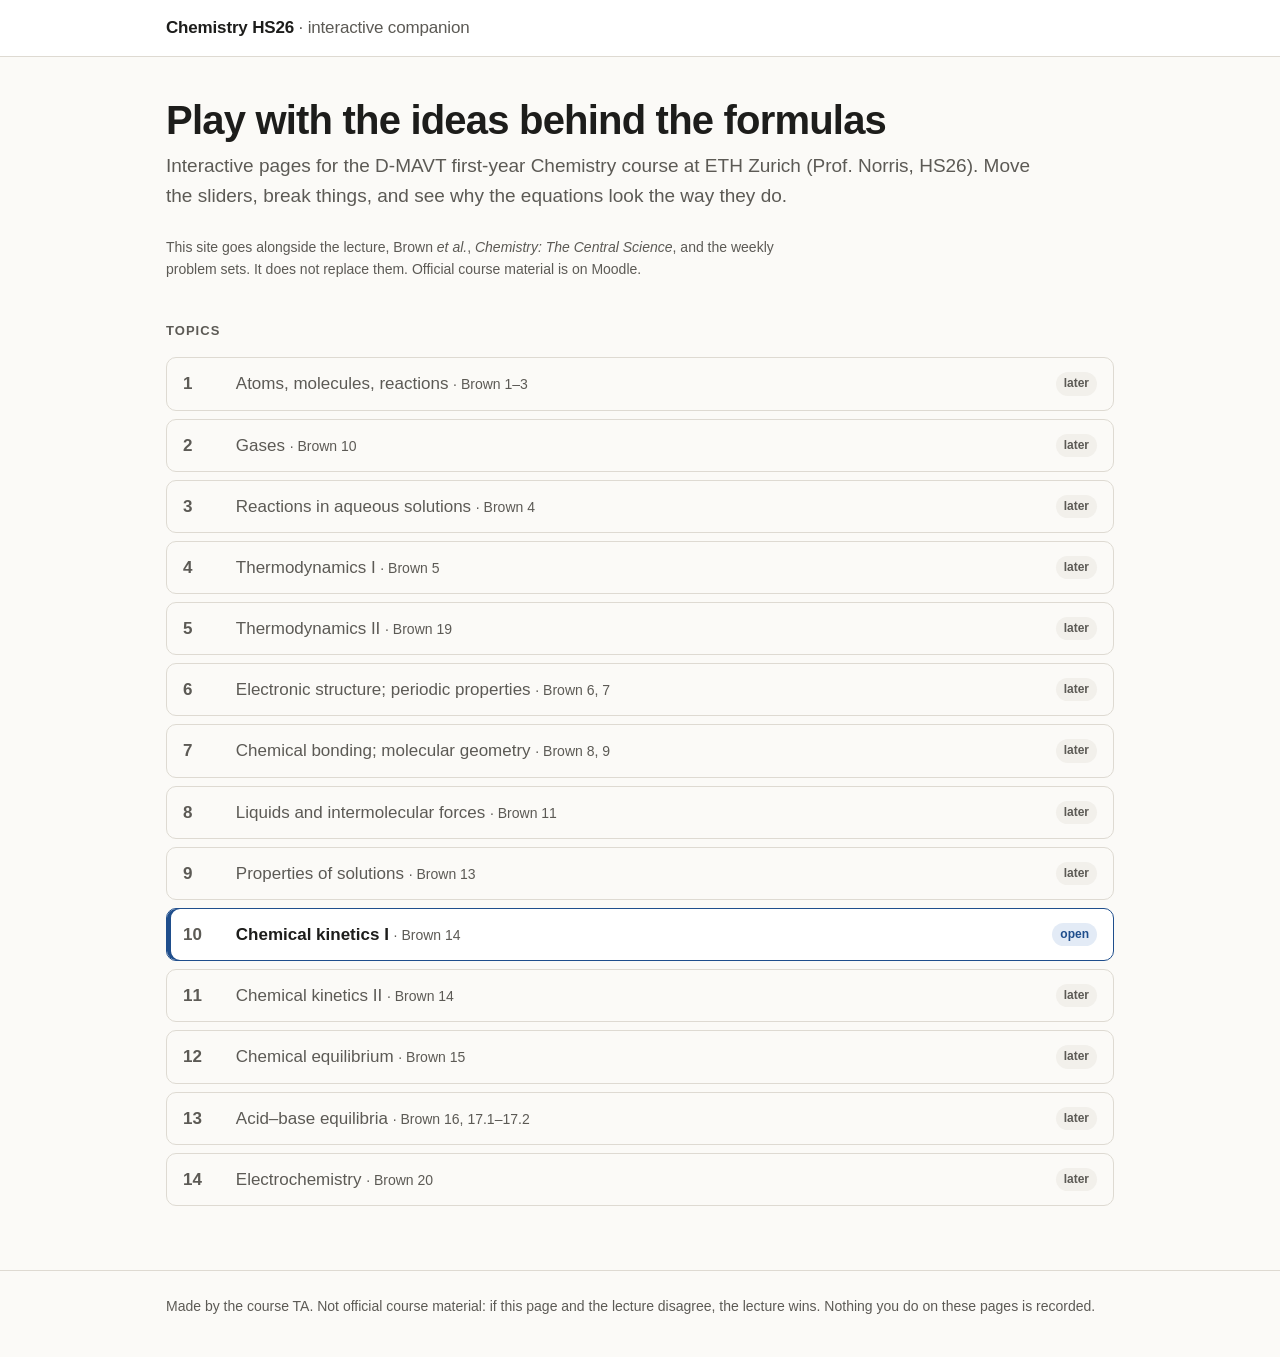
==== index.html @ c28bcf54 "Add course companion site with Chemical Kinetics I page Static site (HTML/CSS/JS, KaTeX) for the D-M" ====
<!doctype html>
<html lang="en">
<head>
  <meta charset="utf-8">
  <meta name="viewport" content="width=device-width, initial-scale=1">
  <title>Chemistry HS26 Companion</title>
  <meta name="description" content="Interactive companion for the ETH Zurich D-MAVT first-year Chemistry course, HS26.">
  <link rel="stylesheet" href="assets/style.css">
</head>
<body>
  <header class="site-header">
    <div class="wrap">
      <a class="brand" href="./">Chemistry HS26 <span>· interactive companion</span></a>
    </div>
  </header>

  <main class="wrap">
    <h1>Play with the ideas behind the formulas</h1>
    <p class="lede">
      Interactive pages for the D-MAVT first-year Chemistry course at ETH Zurich (Prof. Norris, HS26).
      Move the sliders, break things, and see why the equations look the way they do.
    </p>
    <p class="muted small">
      This site goes alongside the lecture, Brown <em>et al.</em>, <em>Chemistry: The Central Science</em>, and the weekly
      problem sets. It does not replace them. Official course material is on Moodle.
    </p>

    <p class="eyebrow">Topics</p>
    <ul class="topic-list">
      <li><div class="topic later"><span class="num">1</span><span>Atoms, molecules, reactions <span class="ch">· Brown 1–3</span></span><span class="tag">later</span></div></li>
      <li><div class="topic later"><span class="num">2</span><span>Gases <span class="ch">· Brown 10</span></span><span class="tag">later</span></div></li>
      <li><div class="topic later"><span class="num">3</span><span>Reactions in aqueous solutions <span class="ch">· Brown 4</span></span><span class="tag">later</span></div></li>
      <li><div class="topic later"><span class="num">4</span><span>Thermodynamics I <span class="ch">· Brown 5</span></span><span class="tag">later</span></div></li>
      <li><div class="topic later"><span class="num">5</span><span>Thermodynamics II <span class="ch">· Brown 19</span></span><span class="tag">later</span></div></li>
      <li><div class="topic later"><span class="num">6</span><span>Electronic structure; periodic properties <span class="ch">· Brown 6, 7</span></span><span class="tag">later</span></div></li>
      <li><div class="topic later"><span class="num">7</span><span>Chemical bonding; molecular geometry <span class="ch">· Brown 8, 9</span></span><span class="tag">later</span></div></li>
      <li><div class="topic later"><span class="num">8</span><span>Liquids and intermolecular forces <span class="ch">· Brown 11</span></span><span class="tag">later</span></div></li>
      <li><div class="topic later"><span class="num">9</span><span>Properties of solutions <span class="ch">· Brown 13</span></span><span class="tag">later</span></div></li>
      <li><a class="topic live" href="kinetics-1/"><span class="num">10</span><span><strong>Chemical kinetics I</strong> <span class="ch">· Brown 14</span></span><span class="tag live">open</span></a></li>
      <li><div class="topic later"><span class="num">11</span><span>Chemical kinetics II <span class="ch">· Brown 14</span></span><span class="tag">later</span></div></li>
      <li><div class="topic later"><span class="num">12</span><span>Chemical equilibrium <span class="ch">· Brown 15</span></span><span class="tag">later</span></div></li>
      <li><div class="topic later"><span class="num">13</span><span>Acid–base equilibria <span class="ch">· Brown 16, 17.1–17.2</span></span><span class="tag">later</span></div></li>
      <li><div class="topic later"><span class="num">14</span><span>Electrochemistry <span class="ch">· Brown 20</span></span><span class="tag">later</span></div></li>
    </ul>
  </main>

  <footer class="site-footer">
    <div class="wrap">
      Made by the course TA. Not official course material: if this page and the lecture disagree, the lecture wins.
      Nothing you do on these pages is recorded.
    </div>
  </footer>
</body>
</html>
---- assets/style.css ----
/* Shared styles for the Chemistry HS26 companion site. */

:root {
  --bg: #fbfaf7;
  --surface: #ffffff;
  --surface-2: #f2f0eb;
  --text: #1d1d1b;
  --text-muted: #5c5a55;
  --border: #dedad2;
  --accent: #1f4e8c;
  --accent-soft: #e3ebf6;
  --good: #1b7a3d;
  --good-soft: #e2f3e7;
  --bad: #a3261b;
  --bad-soft: #f8e4e1;

  /* Reaction-order colours (Okabe–Ito, colour-blind safe) */
  --c0: #d55e00;
  --c1: #0072b2;
  --c2: #009e73;
  --cB: #b9b5ac;

  --plot-grid: #ebe8e1;
  --plot-axis: #8a867d;

  --radius: 10px;
  --maxw: 980px;
  --font: -apple-system, BlinkMacSystemFont, "Segoe UI", Roboto, "Helvetica Neue", Arial, sans-serif;
  --mono: ui-monospace, SFMono-Regular, Menlo, Consolas, monospace;
  color-scheme: light;
}

@media (prefers-color-scheme: dark) {
  :root:not([data-theme="light"]) {
    --bg: #161715;
    --surface: #1f201e;
    --surface-2: #2a2b28;
    --text: #ecebe7;
    --text-muted: #a9a69e;
    --border: #3a3b37;
    --accent: #8db4ea;
    --accent-soft: #23324a;
    --good: #6fcf8f;
    --good-soft: #1d3325;
    --bad: #f0907f;
    --bad-soft: #3d2320;
    --c0: #f28e3c;
    --c1: #56b4e9;
    --c2: #3fc1a0;
    --cB: #5d5c58;
    --plot-grid: #2e2f2c;
    --plot-axis: #77756e;
    color-scheme: dark;
  }
}
:root[data-theme="dark"] {
  --bg: #161715;
  --surface: #1f201e;
  --surface-2: #2a2b28;
  --text: #ecebe7;
  --text-muted: #a9a69e;
  --border: #3a3b37;
  --accent: #8db4ea;
  --accent-soft: #23324a;
  --good: #6fcf8f;
  --good-soft: #1d3325;
  --bad: #f0907f;
  --bad-soft: #3d2320;
  --c0: #f28e3c;
  --c1: #56b4e9;
  --c2: #3fc1a0;
  --cB: #5d5c58;
  --plot-grid: #2e2f2c;
  --plot-axis: #77756e;
  color-scheme: dark;
}

*, *::before, *::after { box-sizing: border-box; }

html { -webkit-text-size-adjust: 100%; }
body {
  margin: 0;
  background: var(--bg);
  color: var(--text);
  font-family: var(--font);
  font-size: 17px;
  line-height: 1.6;
}

a { color: var(--accent); }
a:hover { text-decoration-thickness: 2px; }

.wrap { max-width: var(--maxw); margin: 0 auto; padding: 0 16px; }

/* ---------- header / footer ---------- */
.site-header {
  border-bottom: 1px solid var(--border);
  background: var(--surface);
}
.site-header .wrap {
  display: flex; align-items: center; justify-content: space-between;
  gap: 12px; min-height: 56px; flex-wrap: wrap;
}
.brand { font-weight: 700; text-decoration: none; color: var(--text); letter-spacing: -0.01em; }
.brand span { color: var(--text-muted); font-weight: 500; }
.crumbs { font-size: 15px; color: var(--text-muted); }
.crumbs a { color: var(--text-muted); }

.site-footer {
  margin-top: 64px; padding: 24px 0 40px;
  border-top: 1px solid var(--border);
  color: var(--text-muted); font-size: 14px;
}

/* ---------- type ---------- */
h1 { font-size: clamp(28px, 5vw, 40px); line-height: 1.15; letter-spacing: -0.02em; margin: 40px 0 8px; }
h2 { font-size: clamp(22px, 3.6vw, 28px); line-height: 1.25; letter-spacing: -0.01em; margin: 56px 0 8px; }
h3 { font-size: 19px; margin: 28px 0 6px; }
.lede { font-size: 19px; color: var(--text-muted); margin: 0 0 24px; max-width: 46em; }
p, li { max-width: 46em; }
.muted { color: var(--text-muted); }
.small { font-size: 14px; }
.eyebrow { font-size: 13px; font-weight: 600; text-transform: uppercase; letter-spacing: 0.08em; color: var(--text-muted); margin: 40px 0 0; }

/* ---------- cards ---------- */
.card {
  background: var(--surface);
  border: 1px solid var(--border);
  border-radius: var(--radius);
  padding: 20px;
}
.card + .card { margin-top: 16px; }

.topic-list { list-style: none; padding: 0; margin: 16px 0 0; display: grid; gap: 8px; max-width: none; }
.topic-list li { max-width: none; }
.topic {
  display: grid; grid-template-columns: 2.4em 1fr auto; align-items: center; gap: 12px;
  padding: 12px 16px; border: 1px solid var(--border); border-radius: var(--radius);
  background: var(--surface); text-decoration: none; color: var(--text);
}
.topic .num { font-variant-numeric: tabular-nums; color: var(--text-muted); font-weight: 600; }
.topic .ch { color: var(--text-muted); font-size: 14px; }
.topic.live { border-color: var(--accent); box-shadow: inset 4px 0 0 var(--accent); }
.topic.live:hover { background: var(--accent-soft); }
.topic.later { color: var(--text-muted); background: transparent; }
.tag {
  display: inline-block; font-size: 12px; font-weight: 600; padding: 2px 8px; border-radius: 999px;
  background: var(--surface-2); color: var(--text-muted); white-space: nowrap;
}
.tag.live { background: var(--accent-soft); color: var(--accent); }

.module-nav { display: grid; grid-template-columns: repeat(auto-fit, minmax(200px, 1fr)); gap: 10px; margin: 20px 0 0; }
.module-nav a, .module-nav div {
  display: block; padding: 14px 16px; border-radius: var(--radius); border: 1px solid var(--border);
  background: var(--surface); text-decoration: none; color: var(--text);
}
.module-nav a { border-color: var(--accent); }
.module-nav a:hover { background: var(--accent-soft); }
.module-nav div { color: var(--text-muted); background: transparent; }
.module-nav strong { display: block; font-size: 16px; }
.module-nav .tag { margin-top: 6px; }

/* ---------- interactive layout ---------- */
.lab {
  background: var(--surface); border: 1px solid var(--border); border-radius: var(--radius);
  padding: 16px; margin: 20px 0;
}
.lab-grid { display: grid; grid-template-columns: 280px 1fr; gap: 20px; }
@media (max-width: 760px) { .lab-grid { grid-template-columns: 1fr; } }

.controls { display: flex; flex-direction: column; gap: 14px; }
.control label { display: flex; justify-content: space-between; gap: 8px; font-size: 15px; font-weight: 600; }
.control output { font-family: var(--mono); font-weight: 500; font-size: 14px; color: var(--text-muted); white-space: nowrap; }
.control input[type="range"] { width: 100%; margin: 6px 0 0; accent-color: var(--accent); }
.control.o0 input[type="range"] { accent-color: var(--c0); }
.control.o1 input[type="range"] { accent-color: var(--c1); }
.control.o2 input[type="range"] { accent-color: var(--c2); }
.control-group { border: 0; padding: 0; margin: 0; display: flex; flex-direction: column; gap: 14px; }
.control-group legend { font-size: 13px; font-weight: 600; text-transform: uppercase; letter-spacing: 0.06em; color: var(--text-muted); padding: 0; margin-bottom: 8px; }

.chips { display: flex; flex-wrap: wrap; gap: 6px; }
.chip {
  display: inline-flex; align-items: center; gap: 6px; padding: 5px 10px;
  border: 1px solid var(--border); border-radius: 999px; font-size: 14px; cursor: pointer;
  user-select: none; background: var(--surface);
}
.chip input { margin: 0; }
.swatch { width: 12px; height: 12px; border-radius: 50%; display: inline-block; flex: none; }
.swatch.o0 { background: var(--c0); } .swatch.o1 { background: var(--c1); } .swatch.o2 { background: var(--c2); }

.seg { display: inline-flex; border: 1px solid var(--border); border-radius: 8px; overflow: hidden; flex-wrap: wrap; }
.seg button {
  font: inherit; font-size: 14px; padding: 6px 12px; border: 0; background: var(--surface);
  color: var(--text); cursor: pointer; border-right: 1px solid var(--border);
}
.seg button:last-child { border-right: 0; }
.seg button[aria-pressed="true"] { background: var(--accent); color: var(--bg); font-weight: 600; }

.btn {
  font: inherit; font-size: 15px; font-weight: 600; padding: 8px 14px; border-radius: 8px;
  border: 1px solid var(--accent); background: var(--surface); color: var(--accent); cursor: pointer;
}
.btn:hover { background: var(--accent-soft); }
.btn.primary { background: var(--accent); color: var(--bg); }
.btn.primary:hover { filter: brightness(1.08); }
.btn-row { display: flex; flex-wrap: wrap; gap: 8px; align-items: center; }

button:focus-visible, input:focus-visible, a:focus-visible, summary:focus-visible {
  outline: 3px solid var(--accent); outline-offset: 2px;
}

.plot-head { display: flex; justify-content: space-between; align-items: center; gap: 10px; flex-wrap: wrap; margin-bottom: 8px; }
canvas.plot { width: 100%; aspect-ratio: 16 / 10; display: block; touch-action: pan-y; }
@media (max-width: 520px) { canvas.plot { aspect-ratio: 4 / 3.4; } }

.legend { display: flex; flex-wrap: wrap; gap: 14px; font-size: 14px; color: var(--text-muted); margin-top: 6px; }
.legend span { display: inline-flex; align-items: center; gap: 6px; }
.legend i { display: inline-block; width: 22px; height: 0; border-top: 3px solid; }

.callout {
  border-left: 4px solid var(--accent); background: var(--accent-soft);
  padding: 10px 14px; border-radius: 0 8px 8px 0; margin: 12px 0 0; font-size: 15px;
}
.callout.o0 { border-color: var(--c0); } .callout.o1 { border-color: var(--c1); } .callout.o2 { border-color: var(--c2); }

.time-row { display: grid; grid-template-columns: auto 1fr auto; gap: 12px; align-items: center; margin-top: 12px; }
.time-row input { width: 100%; accent-color: var(--accent); }
.time-row output { font-family: var(--mono); font-size: 14px; min-width: 5.5em; text-align: right; }

/* particle boxes */
.boxes { display: grid; grid-template-columns: repeat(3, 1fr); gap: 12px; margin-top: 16px; }
@media (max-width: 520px) {
  .boxes { gap: 6px; }
  .box { padding: 6px; }
  .box h4 { font-size: 12px; }
  .box p { font-size: 11px; }
}
.box { border: 1px solid var(--border); border-radius: 8px; padding: 10px; background: var(--bg); }
.box h4 { margin: 0 0 6px; font-size: 14px; display: flex; align-items: center; gap: 6px; }
.box canvas { width: 100%; aspect-ratio: 1 / 1; display: block; }
.box p { margin: 6px 0 0; font-size: 13px; color: var(--text-muted); font-family: var(--mono); }
.box.off { opacity: 0.35; }

/* tables */
.table-wrap { overflow-x: auto; margin: 16px 0 0; -webkit-overflow-scrolling: touch; }
table { border-collapse: collapse; width: 100%; font-size: 15px; }
th, td { text-align: left; padding: 8px 10px; border-bottom: 1px solid var(--border); vertical-align: top; }
th { font-size: 13px; text-transform: uppercase; letter-spacing: 0.04em; color: var(--text-muted); font-weight: 600; }
td.num { font-family: var(--mono); font-size: 14px; white-space: nowrap; }
tr.off td { opacity: 0.4; }
.summary-table td { white-space: nowrap; }

/* details / fold-outs */
details {
  border: 1px solid var(--border); border-radius: var(--radius); background: var(--surface);
  padding: 0 16px; margin: 16px 0;
}
details summary { cursor: pointer; padding: 14px 0; font-weight: 600; }
details[open] summary { border-bottom: 1px solid var(--border); margin-bottom: 8px; }
details > *:last-child { margin-bottom: 16px; }

.try { margin: 12px 0 0; padding-left: 1.3em; }
.try li { margin: 4px 0; }

/* quiz */
.quiz { margin: 16px 0; }
.quiz .q { font-weight: 600; margin: 0 0 10px; }
.quiz .opts { display: flex; flex-wrap: wrap; gap: 8px; }
.quiz .opts button {
  font: inherit; font-size: 15px; padding: 8px 14px; border-radius: 8px; border: 1px solid var(--border);
  background: var(--surface); color: var(--text); cursor: pointer;
}
.quiz .opts button:hover { border-color: var(--accent); }
.quiz .opts button.right { background: var(--good-soft); border-color: var(--good); color: var(--good); font-weight: 600; }
.quiz .opts button.wrong { background: var(--bad-soft); border-color: var(--bad); color: var(--bad); }
.feedback { margin: 10px 0 0; font-size: 15px; min-height: 1.6em; }
.feedback.right { color: var(--good); }
.feedback.wrong { color: var(--bad); }

.data-table td, .data-table th { padding: 4px 10px; }
.detective-grid { display: grid; grid-template-columns: 220px 1fr; gap: 20px; }
@media (max-width: 760px) { .detective-grid { grid-template-columns: 1fr; } }
.answer-row { display: flex; flex-wrap: wrap; gap: 8px; align-items: center; margin-top: 10px; }
.answer-row input {
  font: inherit; font-size: 15px; width: 8em; padding: 6px 8px; border-radius: 6px;
  border: 1px solid var(--border); background: var(--bg); color: var(--text);
}

.katex { font-size: 1.05em; }
.katex-display { overflow-x: auto; overflow-y: hidden; padding: 4px 0; }

@media (prefers-reduced-motion: reduce) {
  * { scroll-behavior: auto !important; }
}
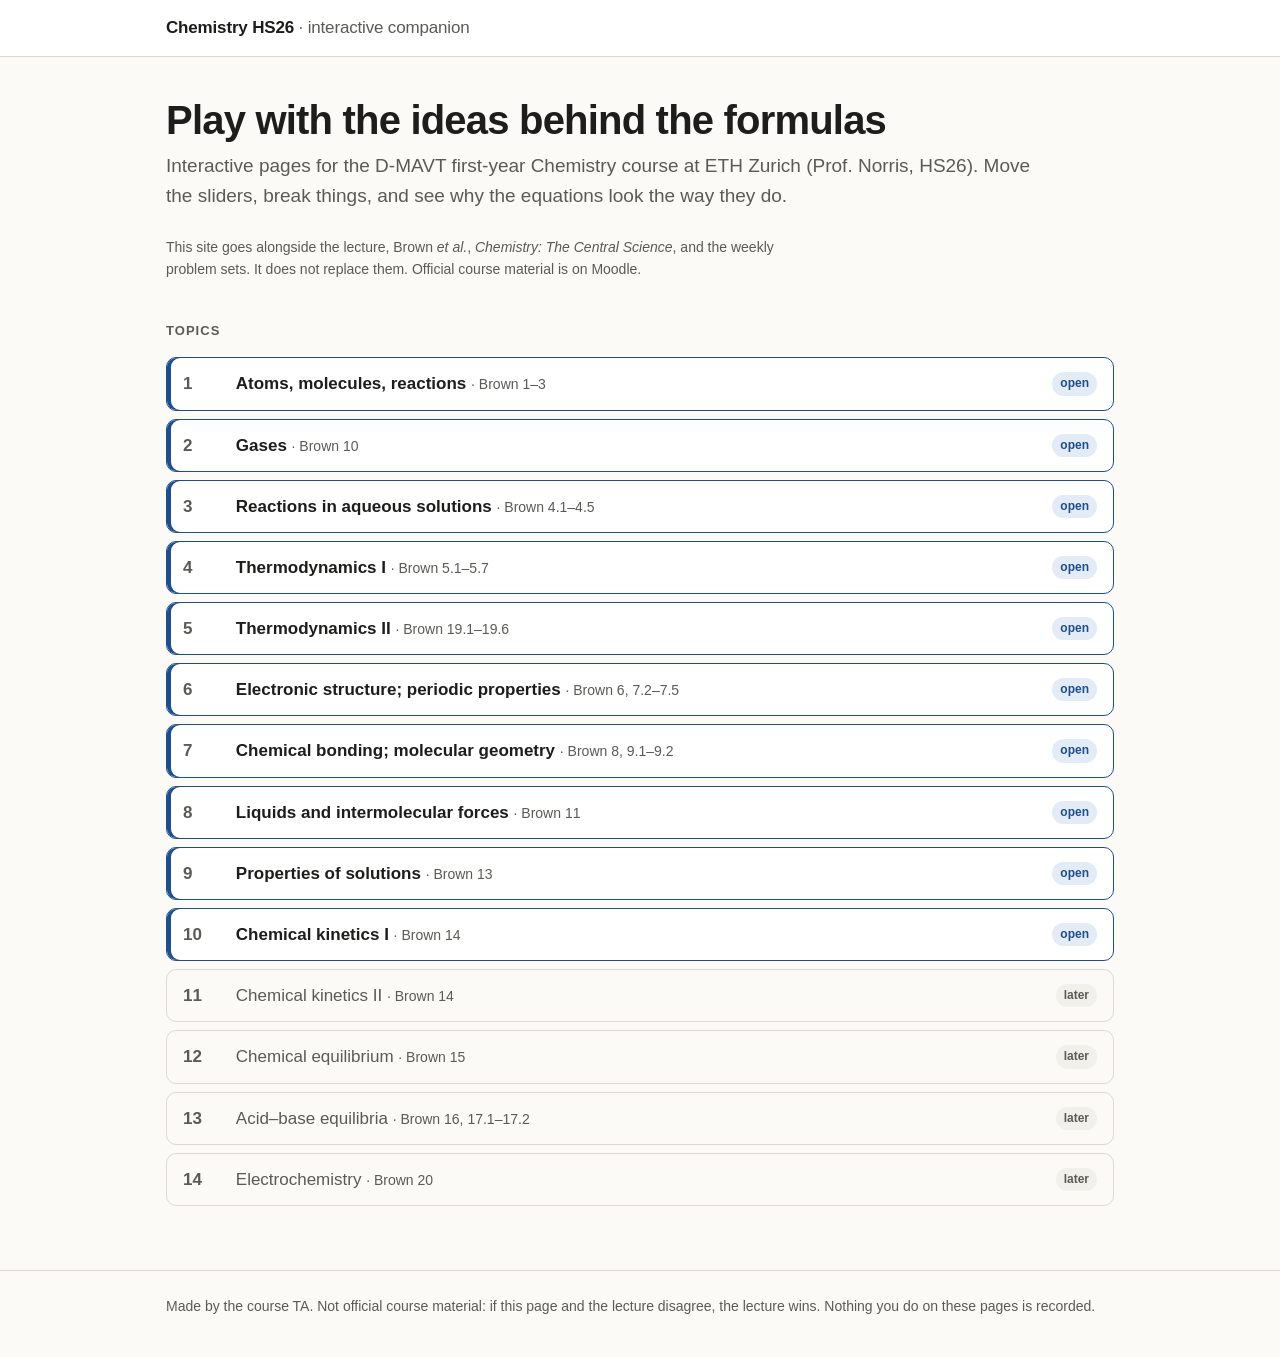
==== commit 78315721: "Add topics 1-9: atoms to solutions, thermodynamics, bonding New interactive pages, each scoped to wh" ====
--- a/index.html
+++ b/index.html
@@ -27,15 +27,15 @@
 
     <p class="eyebrow">Topics</p>
     <ul class="topic-list">
-      <li><div class="topic later"><span class="num">1</span><span>Atoms, molecules, reactions <span class="ch">· Brown 1–3</span></span><span class="tag">later</span></div></li>
-      <li><div class="topic later"><span class="num">2</span><span>Gases <span class="ch">· Brown 10</span></span><span class="tag">later</span></div></li>
-      <li><div class="topic later"><span class="num">3</span><span>Reactions in aqueous solutions <span class="ch">· Brown 4</span></span><span class="tag">later</span></div></li>
-      <li><div class="topic later"><span class="num">4</span><span>Thermodynamics I <span class="ch">· Brown 5</span></span><span class="tag">later</span></div></li>
-      <li><div class="topic later"><span class="num">5</span><span>Thermodynamics II <span class="ch">· Brown 19</span></span><span class="tag">later</span></div></li>
-      <li><div class="topic later"><span class="num">6</span><span>Electronic structure; periodic properties <span class="ch">· Brown 6, 7</span></span><span class="tag">later</span></div></li>
-      <li><div class="topic later"><span class="num">7</span><span>Chemical bonding; molecular geometry <span class="ch">· Brown 8, 9</span></span><span class="tag">later</span></div></li>
-      <li><div class="topic later"><span class="num">8</span><span>Liquids and intermolecular forces <span class="ch">· Brown 11</span></span><span class="tag">later</span></div></li>
-      <li><div class="topic later"><span class="num">9</span><span>Properties of solutions <span class="ch">· Brown 13</span></span><span class="tag">later</span></div></li>
+      <li><a class="topic live" href="atoms/"><span class="num">1</span><span><strong>Atoms, molecules, reactions</strong> <span class="ch">· Brown 1–3</span></span><span class="tag live">open</span></a></li>
+      <li><a class="topic live" href="gases/"><span class="num">2</span><span><strong>Gases</strong> <span class="ch">· Brown 10</span></span><span class="tag live">open</span></a></li>
+      <li><a class="topic live" href="aqueous/"><span class="num">3</span><span><strong>Reactions in aqueous solutions</strong> <span class="ch">· Brown 4.1–4.5</span></span><span class="tag live">open</span></a></li>
+      <li><a class="topic live" href="thermo-1/"><span class="num">4</span><span><strong>Thermodynamics I</strong> <span class="ch">· Brown 5.1–5.7</span></span><span class="tag live">open</span></a></li>
+      <li><a class="topic live" href="thermo-2/"><span class="num">5</span><span><strong>Thermodynamics II</strong> <span class="ch">· Brown 19.1–19.6</span></span><span class="tag live">open</span></a></li>
+      <li><a class="topic live" href="electrons/"><span class="num">6</span><span><strong>Electronic structure; periodic properties</strong> <span class="ch">· Brown 6, 7.2–7.5</span></span><span class="tag live">open</span></a></li>
+      <li><a class="topic live" href="bonding/"><span class="num">7</span><span><strong>Chemical bonding; molecular geometry</strong> <span class="ch">· Brown 8, 9.1–9.2</span></span><span class="tag live">open</span></a></li>
+      <li><a class="topic live" href="liquids/"><span class="num">8</span><span><strong>Liquids and intermolecular forces</strong> <span class="ch">· Brown 11</span></span><span class="tag live">open</span></a></li>
+      <li><a class="topic live" href="solutions/"><span class="num">9</span><span><strong>Properties of solutions</strong> <span class="ch">· Brown 13</span></span><span class="tag live">open</span></a></li>
       <li><a class="topic live" href="kinetics-1/"><span class="num">10</span><span><strong>Chemical kinetics I</strong> <span class="ch">· Brown 14</span></span><span class="tag live">open</span></a></li>
       <li><div class="topic later"><span class="num">11</span><span>Chemical kinetics II <span class="ch">· Brown 14</span></span><span class="tag">later</span></div></li>
       <li><div class="topic later"><span class="num">12</span><span>Chemical equilibrium <span class="ch">· Brown 15</span></span><span class="tag">later</span></div></li>
--- a/assets/style.css
+++ b/assets/style.css
@@ -18,6 +18,7 @@
   --c0: #d55e00;
   --c1: #0072b2;
   --c2: #009e73;
+  --c3: #cc79a7;
   --cB: #b9b5ac;
 
   --plot-grid: #ebe8e1;
@@ -47,6 +48,7 @@
     --c0: #f28e3c;
     --c1: #56b4e9;
     --c2: #3fc1a0;
+    --c3: #e19ccb;
     --cB: #5d5c58;
     --plot-grid: #2e2f2c;
     --plot-axis: #77756e;
@@ -69,6 +71,7 @@
   --c0: #f28e3c;
   --c1: #56b4e9;
   --c2: #3fc1a0;
+  --c3: #e19ccb;
   --cB: #5d5c58;
   --plot-grid: #2e2f2c;
   --plot-axis: #77756e;
@@ -286,9 +289,206 @@
   border: 1px solid var(--border); background: var(--bg); color: var(--text);
 }
 
-.katex { font-size: 1.05em; }
+/* module 1: particle simulation */
+.sim-grid { display: grid; grid-template-columns: minmax(220px, 1fr) 1.4fr; gap: 20px; align-items: start; }
+@media (max-width: 760px) { .sim-grid { grid-template-columns: 1fr; } }
+.sim-box { width: 100%; aspect-ratio: 1 / 1; display: block; border: 1px solid var(--border); border-radius: 8px; background: var(--bg); }
+
+/* module 2: order explorer and initial-rates lab */
+.ctl-label { display: block; font-size: 15px; font-weight: 600; margin-bottom: 6px; }
+.explorer-grid { display: grid; grid-template-columns: 280px 1fr; gap: 24px; align-items: start; }
+@media (max-width: 760px) { .explorer-grid { grid-template-columns: 1fr; } }
+.explorer-out { text-align: center; }
+.ratelaw { font-size: 22px; margin: 4px 0 12px; font-family: "Times New Roman", Times, serif; }
+.ratelaw sup { font-size: 0.65em; }
+.ratio { margin: 0; }
+.ratio strong { font-size: 44px; line-height: 1.1; font-variant-numeric: tabular-nums; color: var(--accent); }
+.ratio-how { margin: 4px auto 12px; font-family: var(--mono); font-size: 15px; color: var(--text-muted); }
+.flasks { display: flex; justify-content: center; align-items: center; gap: 10px; flex-wrap: wrap; margin: 4px 0 8px; }
+.flask { text-align: center; font-size: 13px; color: var(--text-muted); }
+.flask svg { display: block; width: 120px; height: auto; }
+.flask-arrow { font-size: 22px; color: var(--text-muted); }
+
+.answer-box { border-top: 1px solid var(--border); margin-top: 18px; padding-top: 14px; }
+.answer-grid { display: grid; grid-template-columns: repeat(auto-fit, minmax(170px, auto)); gap: 16px 28px; justify-content: start; }
+select {
+  font: inherit; font-size: 15px; padding: 6px 8px; border-radius: 6px;
+  border: 1px solid var(--border); background: var(--bg); color: var(--text);
+}
+.feedback ul { margin: 4px 0 0; padding-left: 1.2em; }
+tr.latest td { background: var(--accent-soft); }
+
+.katex { font-size: 1.05em; position: relative; }   /* keeps KaTeX's hidden MathML copy inside the equation box (else wide equations widen the page on phones) */
 .katex-display { overflow-x: auto; overflow-y: hidden; padding: 4px 0; }
+
+/* ---------- topics 8 and 9 ---------- */
+.sim-box.wide { aspect-ratio: 16 / 10; }
+.meter { display: grid; grid-template-columns: 6.5em 1fr; gap: 8px; align-items: center; font-size: 14px; color: var(--text-muted); margin-top: 6px; }
+.meter-bar, .hbar { height: 10px; border-radius: 5px; background: var(--surface-2); overflow: hidden; }
+.meter-bar i, .hbar i { display: block; height: 100%; border-radius: 5px; transition: width .15s; }
+.hbar i { background: var(--accent); }
+
+.force-grid { display: grid; grid-template-columns: repeat(auto-fit, minmax(210px, 1fr)); gap: 12px; margin-top: 12px; }
+.force-grid .card + .card { margin-top: 0; }
+.force h4 { margin: 0 0 6px; }
+.force p { margin: 0; font-size: 15px; }
+.fbadge { display: inline-block; font-size: 13px; font-weight: 600; padding: 2px 10px; border-radius: 999px; border: 1px solid; white-space: nowrap; }
+.f-disp { color: var(--c2); border-color: var(--c2); }
+.f-dip { color: var(--c0); border-color: var(--c0); }
+.f-hb { color: var(--c1); border-color: var(--c1); }
+.f-ion { color: var(--c3); border-color: var(--c3); }
+.badges { display: flex; flex-wrap: wrap; gap: 6px; }
+
+.mol-picker { display: flex; flex-wrap: wrap; gap: 6px; margin-bottom: 14px; }
+.mol-picker .chip { font: inherit; font-size: 14px; color: var(--text); }
+.chip[aria-pressed="true"] { background: var(--accent); color: var(--bg); border-color: var(--accent); font-weight: 600; }
+.flow-grid { display: grid; grid-template-columns: 1.2fr 1fr; gap: 20px; align-items: start; }
+@media (max-width: 760px) { .flow-grid { grid-template-columns: 1fr; } }
+.flow { margin: 0; padding-left: 1.4em; }
+.flow li { margin: 0 0 10px; padding: 8px 10px; border: 1px solid var(--border); border-radius: 8px; background: var(--bg); }
+.ans { display: inline-block; font-size: 13px; font-weight: 700; padding: 1px 8px; border-radius: 999px; margin-left: 4px; }
+.ans.yes { background: var(--good-soft); color: var(--good); }
+.ans.no { background: var(--surface-2); color: var(--text-muted); }
+
+.rank-pool { display: flex; flex-wrap: wrap; gap: 8px; margin-top: 14px; }
+.rank-item {
+  font: inherit; font-size: 15px; padding: 10px 14px; border-radius: 8px; border: 1px solid var(--border);
+  background: var(--surface); color: var(--text); cursor: pointer;
+}
+.rank-item:hover:not(:disabled) { border-color: var(--accent); }
+.rank-item.picked { background: var(--accent-soft); border-color: var(--accent); color: var(--text); cursor: default; }
+.rank-item b { display: inline-block; min-width: 1.4em; height: 1.4em; line-height: 1.4em; text-align: center; border-radius: 50%; background: var(--accent); color: var(--bg); font-size: 13px; }
+
+.two-col { display: grid; grid-template-columns: 1fr 1fr; gap: 20px; align-items: start; }
+@media (max-width: 760px) { .two-col { grid-template-columns: 1fr; } }
+.two-col .card + .card { margin-top: 0; }
+.figure { margin: 0; }
+/* grid columns may shrink below their content (tables then scroll inside .table-wrap) */
+.lab-grid > *, .flow-grid > *, .two-col > *, .sim-grid > *, .explorer-grid > *, .detective-grid > * { min-width: 0; }
+select { max-width: 100%; }
+.dh-diagram svg, .tscale svg { width: 100%; height: auto; display: block; font-family: var(--font); }
+.tscale { margin-bottom: 4px; }
+.figure svg { width: 100%; height: auto; display: block; }
 
 @media (prefers-reduced-motion: reduce) {
   * { scroll-behavior: auto !important; }
 }
+
+/* ---------- topics 6 and 7 ---------- */
+/* periodic table */
+.ptable-wrap { overflow-x: auto; -webkit-overflow-scrolling: touch; }
+.ptable {
+  display: grid; grid-template-columns: repeat(18, minmax(0, 1fr)); grid-template-rows: repeat(9, auto);
+  gap: 2px;
+}
+.pt-cell {
+  font: inherit; position: relative; aspect-ratio: 1 / 1.05; padding: 1px 0 0; min-width: 0;
+  border: 1px solid var(--border); border-radius: 4px; background: var(--surface); color: var(--text);
+  cursor: pointer; display: flex; flex-direction: column; align-items: center; justify-content: center; line-height: 1.05;
+}
+.pt-cell:hover { border-color: var(--accent); }
+.pt-cell.sel { outline: 3px solid var(--text); outline-offset: 0; z-index: 1; }
+.pt-cell.nodata { color: var(--text-muted); background: transparent; }
+.pt-z { position: absolute; top: 1px; left: 3px; font-size: 8px; opacity: .7; }
+.pt-sym { font-weight: 700; font-size: clamp(10px, 1.6vw, 15px); }
+.pt-val { font-size: clamp(7px, 0.95vw, 10px); font-family: var(--mono); opacity: .9; min-height: 1em; }
+.pt-gap { height: 6px; }
+@media (max-width: 600px) { .pt-z, .pt-val { display: none; } .ptable { gap: 1px; } .pt-cell { border-radius: 2px; } }
+
+/* orbital boxes */
+.orb-boxes { display: flex; flex-wrap: wrap; gap: 10px 14px; margin-top: 14px; align-items: flex-end; }
+.ob-group { display: flex; flex-direction: column; align-items: center; gap: 3px; }
+.ob-group.core { opacity: .45; }
+.ob-row { display: flex; }
+.ob {
+  font: inherit; width: 30px; height: 32px; display: inline-flex; align-items: center; justify-content: center;
+  border: 1.5px solid var(--text-muted); margin-left: -1.5px; background: var(--surface); color: var(--text);
+  font-size: 17px; font-weight: 700; letter-spacing: -2px; padding: 0;
+}
+button.ob { cursor: pointer; }
+button.ob:hover { background: var(--accent-soft); }
+.ob-label { font-size: 13px; font-family: var(--mono); color: var(--text-muted); }
+
+/* Lewis structures and VSEPR */
+.lewis svg { width: 100%; height: auto; display: block; font-family: var(--font); }
+.lewis-steps { margin: 0; padding-left: 1.3em; }
+.lewis-steps li { margin: 0 0 6px; color: var(--text-muted); }
+.lewis-steps li.now { color: var(--text); font-weight: 600; }
+.lewis-steps li.done { color: var(--text); }
+.res-grid { display: grid; grid-template-columns: repeat(auto-fit, minmax(200px, 1fr)); gap: 12px; margin-top: 12px; }
+.res-card { border: 1px solid var(--border); border-radius: 8px; padding: 8px; background: var(--bg); }
+.res-card.best { border-color: var(--good); box-shadow: inset 0 0 0 1px var(--good); }
+.res-card p { margin: 4px 0 0; font-size: 13px; color: var(--text-muted); }
+.ladder svg { width: 100%; height: auto; display: block; font-family: var(--font); }
+.vsepr-box { width: 100%; aspect-ratio: 1 / 0.85; display: block; border: 1px solid var(--border); border-radius: 8px; background: var(--bg); touch-action: pan-y; cursor: grab; }
+.en-bar { position: relative; height: 26px; border-radius: 13px; margin: 10px 0 4px;
+  background: linear-gradient(90deg, var(--surface-2), color-mix(in srgb, var(--c0) 45%, var(--surface-2)) 50%, color-mix(in srgb, var(--c3) 70%, var(--surface-2))); }
+.en-bar i { position: absolute; top: -4px; width: 4px; height: 34px; background: var(--text); border-radius: 2px; transform: translateX(-2px); transition: left .2s; }
+.en-scale { display: flex; justify-content: space-between; font-size: 12px; color: var(--text-muted); }
+.lab .ptable { margin-top: 4px; }
+.chip[aria-pressed="true"] .muted { color: inherit; opacity: .85; }
+.btn:disabled { opacity: .45; cursor: default; background: var(--surface); }
+
+/* ---------- topics 1, 2 and 3 ---------- */
+/* atom colours for particle pictures (CPK-like, readable in both themes) */
+:root { --atom-H: #f4f4f1; --atom-O: #d8432f; --atom-N: #3a6fd8; --atom-C: #4a4a48; --atom-Cl: #2fa24a; --atom-Al: #9a8fb8; --atom-Fe: #b5651d; }
+@media (prefers-color-scheme: dark) { :root:not([data-theme="light"]) { --atom-H: #e8e8e3; --atom-C: #8d8d88; } }
+:root[data-theme="dark"] { --atom-H: #e8e8e3; --atom-C: #8d8d88; }
+
+.pic-box { width: 100%; max-width: 280px; aspect-ratio: 1 / 1; display: block; border: 1px solid var(--border); border-radius: 8px; background: var(--bg); }
+.pic-box svg { width: 100%; height: 100%; display: block; }
+.answer-btns { display: grid; grid-template-columns: repeat(auto-fit, minmax(180px, 1fr)); gap: 8px; margin-top: 4px; }
+.answer-btns .btn { text-align: left; }
+.answer-btns .btn.right { border-color: var(--good); background: var(--good-soft); }
+.answer-btns .btn.wrong { border-color: var(--bad); background: var(--bad-soft); }
+
+.digits { font-family: var(--mono); font-size: 30px; letter-spacing: 2px; margin: 6px 0; word-break: break-all; }
+.digits .sig { color: var(--accent); font-weight: 700; border-bottom: 3px solid var(--accent); }
+.digits .not { color: var(--text-muted); opacity: .6; }
+.digits .amb { color: var(--c0); border-bottom: 3px dotted var(--c0); }
+.text-input {
+  font: inherit; font-size: 16px; padding: 6px 8px; border-radius: 6px; width: 100%; max-width: 22em;
+  border: 1px solid var(--border); background: var(--bg); color: var(--text);
+}
+
+.chain { display: flex; flex-wrap: wrap; align-items: center; gap: 6px 10px; margin: 12px 0; font-size: 17px; }
+.frac { display: inline-flex; flex-direction: column; align-items: center; text-align: center; position: relative; }
+.frac > span { padding: 2px 6px; white-space: nowrap; }
+.frac > span:first-child { border-bottom: 1.5px solid var(--text); }
+.frac button { font: inherit; font-size: 12px; margin-top: 2px; padding: 1px 6px; border: 1px solid var(--border); border-radius: 6px; background: var(--surface); color: var(--text-muted); cursor: pointer; }
+.frac button:hover { color: var(--text); border-color: var(--accent); }
+.u.cx { text-decoration: line-through; text-decoration-color: var(--bad); text-decoration-thickness: 2px; color: var(--text-muted); }
+.times { color: var(--text-muted); }
+
+.dot-grid { display: grid; grid-template-columns: repeat(20, 1fr); gap: 3px; max-width: 360px; }
+.dot-grid i { aspect-ratio: 1 / 1; border-radius: 50%; display: block; }
+
+.eqn { display: flex; flex-wrap: wrap; align-items: center; gap: 8px 6px; font-size: 19px; margin: 10px 0; }
+.eqn .arrow { font-size: 22px; padding: 0 6px; color: var(--text-muted); }
+.stepper { display: inline-flex; align-items: center; border: 1px solid var(--border); border-radius: 8px; background: var(--surface); overflow: hidden; }
+.stepper button { font: inherit; width: 30px; height: 34px; border: 0; background: transparent; color: var(--text); cursor: pointer; font-size: 18px; }
+.stepper button:hover { background: var(--accent-soft); }
+.stepper b { min-width: 1.6em; text-align: center; font-variant-numeric: tabular-nums; color: var(--accent); }
+.stepper .sp { padding: 0 8px 0 2px; }
+.count-row { display: grid; grid-template-columns: 2.6em 1fr 1fr 2em; gap: 8px; align-items: center; margin: 4px 0; font-size: 14px; }
+.count-row .hbar { height: 14px; border-radius: 7px; }
+.count-row .hbar.left { direction: rtl; }
+.count-row .ok { color: var(--good); font-weight: 700; }
+.count-row .no { color: var(--bad); font-weight: 700; }
+
+.solgrid { border-collapse: separate; border-spacing: 2px; font-size: 13px; }
+.solgrid th { font-weight: 600; padding: 4px; white-space: nowrap; text-transform: none; letter-spacing: normal; font-size: 13px; color: var(--text); }
+.solgrid td { padding: 0; text-align: center; min-width: 46px; }
+.solgrid td button { font: inherit; font-size: 12px; width: 100%; height: 30px; border: 1px solid transparent; border-radius: 4px; cursor: pointer; color: var(--text); }
+.solgrid td button.sol { background: color-mix(in srgb, var(--c1) 18%, var(--surface)); }
+.solgrid td button.insol { background: color-mix(in srgb, var(--c0) 55%, var(--surface)); font-weight: 700; }
+.solgrid td button.sel { outline: 2.5px solid var(--text); }
+.ion-chips { display: flex; flex-wrap: wrap; gap: 6px; margin: 4px 0 10px; }
+.ion-chip { display: inline-block; padding: 3px 9px; border-radius: 999px; font-size: 15px; border: 1px solid var(--border); background: var(--surface); }
+.ion-chip.spect { opacity: .55; text-decoration: line-through; }
+.ion-chip.ppt { background: color-mix(in srgb, var(--c0) 30%, var(--surface)); border-color: var(--c0); font-weight: 600; }
+.eq-line { font-size: 16px; margin: 4px 0 10px; line-height: 1.7; }
+.eq-line .spect { opacity: .5; text-decoration: line-through; }
+.eq-line span { white-space: nowrap; }
+.big-answer { font-size: 22px; font-weight: 700; margin: 4px 0; }
+.big-answer.good { color: var(--good); } .big-answer.bad { color: var(--bad); }
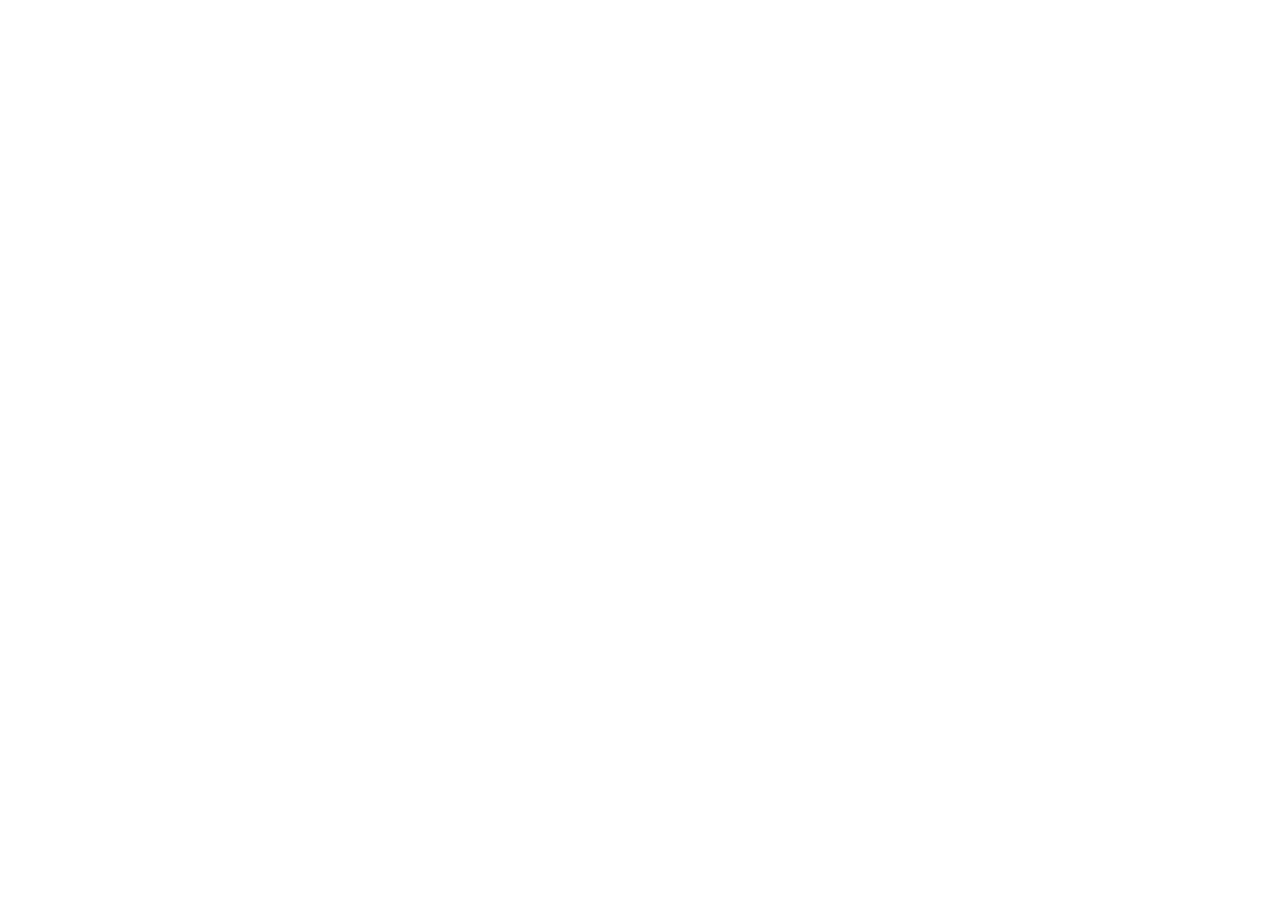
==== commit c2de4f02: "Redirect GitHub Pages to https://mavtchem.ethz.ch The site is now hosted on the ETH web instance mav" ====
--- a/index.html
+++ b/index.html
@@ -1,54 +1,26 @@
 <!doctype html>
 <html lang="en">
 <head>
-  <meta charset="utf-8">
-  <meta name="viewport" content="width=device-width, initial-scale=1">
-  <title>Chemistry HS26 Companion</title>
-  <meta name="description" content="Interactive companion for the ETH Zurich D-MAVT first-year Chemistry course, HS26.">
-  <link rel="stylesheet" href="assets/style.css">
+<meta charset="utf-8">
+<meta name="viewport" content="width=device-width, initial-scale=1">
+<meta name="robots" content="noindex">
+<title>Chemistry HS26 has moved</title>
+<link rel="canonical" href="https://mavtchem.ethz.ch/">
+<script>
+  // Old address: https://ebrahand.github.io/chemistry-hs26/<page>  →  https://mavtchem.ethz.ch/<page>
+  var path = location.pathname.replace(/^\/chemistry-hs26\/?/, "/");
+  location.replace("https://mavtchem.ethz.ch" + path + location.search + location.hash);
+</script>
+<meta http-equiv="refresh" content="0; url=https://mavtchem.ethz.ch/">
+<style>
+  body { font: 16px/1.5 system-ui, sans-serif; max-width: 36rem; margin: 4rem auto; padding: 0 16px; color: #222; background: #fafaf7; }
+  a { color: #1f5fbf; }
+  @media (prefers-color-scheme: dark) { body { color: #e6e6e6; background: #1a1a1a; } a { color: #7fb0ff; } }
+</style>
 </head>
 <body>
-  <header class="site-header">
-    <div class="wrap">
-      <a class="brand" href="./">Chemistry HS26 <span>· interactive companion</span></a>
-    </div>
-  </header>
-
-  <main class="wrap">
-    <h1>Play with the ideas behind the formulas</h1>
-    <p class="lede">
-      Interactive pages for the D-MAVT first-year Chemistry course at ETH Zurich (Prof. Norris, HS26).
-      Move the sliders, break things, and see why the equations look the way they do.
-    </p>
-    <p class="muted small">
-      This site goes alongside the lecture, Brown <em>et al.</em>, <em>Chemistry: The Central Science</em>, and the weekly
-      problem sets. It does not replace them. Official course material is on Moodle.
-    </p>
-
-    <p class="eyebrow">Topics</p>
-    <ul class="topic-list">
-      <li><a class="topic live" href="atoms/"><span class="num">1</span><span><strong>Atoms, molecules, reactions</strong> <span class="ch">· Brown 1–3</span></span><span class="tag live">open</span></a></li>
-      <li><a class="topic live" href="gases/"><span class="num">2</span><span><strong>Gases</strong> <span class="ch">· Brown 10</span></span><span class="tag live">open</span></a></li>
-      <li><a class="topic live" href="aqueous/"><span class="num">3</span><span><strong>Reactions in aqueous solutions</strong> <span class="ch">· Brown 4.1–4.5</span></span><span class="tag live">open</span></a></li>
-      <li><a class="topic live" href="thermo-1/"><span class="num">4</span><span><strong>Thermodynamics I</strong> <span class="ch">· Brown 5.1–5.7</span></span><span class="tag live">open</span></a></li>
-      <li><a class="topic live" href="thermo-2/"><span class="num">5</span><span><strong>Thermodynamics II</strong> <span class="ch">· Brown 19.1–19.6</span></span><span class="tag live">open</span></a></li>
-      <li><a class="topic live" href="electrons/"><span class="num">6</span><span><strong>Electronic structure; periodic properties</strong> <span class="ch">· Brown 6, 7.2–7.5</span></span><span class="tag live">open</span></a></li>
-      <li><a class="topic live" href="bonding/"><span class="num">7</span><span><strong>Chemical bonding; molecular geometry</strong> <span class="ch">· Brown 8, 9.1–9.2</span></span><span class="tag live">open</span></a></li>
-      <li><a class="topic live" href="liquids/"><span class="num">8</span><span><strong>Liquids and intermolecular forces</strong> <span class="ch">· Brown 11</span></span><span class="tag live">open</span></a></li>
-      <li><a class="topic live" href="solutions/"><span class="num">9</span><span><strong>Properties of solutions</strong> <span class="ch">· Brown 13</span></span><span class="tag live">open</span></a></li>
-      <li><a class="topic live" href="kinetics-1/"><span class="num">10</span><span><strong>Chemical kinetics I</strong> <span class="ch">· Brown 14</span></span><span class="tag live">open</span></a></li>
-      <li><div class="topic later"><span class="num">11</span><span>Chemical kinetics II <span class="ch">· Brown 14</span></span><span class="tag">later</span></div></li>
-      <li><div class="topic later"><span class="num">12</span><span>Chemical equilibrium <span class="ch">· Brown 15</span></span><span class="tag">later</span></div></li>
-      <li><div class="topic later"><span class="num">13</span><span>Acid–base equilibria <span class="ch">· Brown 16, 17.1–17.2</span></span><span class="tag">later</span></div></li>
-      <li><div class="topic later"><span class="num">14</span><span>Electrochemistry <span class="ch">· Brown 20</span></span><span class="tag">later</span></div></li>
-    </ul>
-  </main>
-
-  <footer class="site-footer">
-    <div class="wrap">
-      Made by the course TA. Not official course material: if this page and the lecture disagree, the lecture wins.
-      Nothing you do on these pages is recorded.
-    </div>
-  </footer>
+<h1>This site has moved</h1>
+<p>The Chemistry HS26 companion is now at <a href="https://mavtchem.ethz.ch/">mavtchem.ethz.ch</a>.
+Please update your bookmarks.</p>
 </body>
 </html>
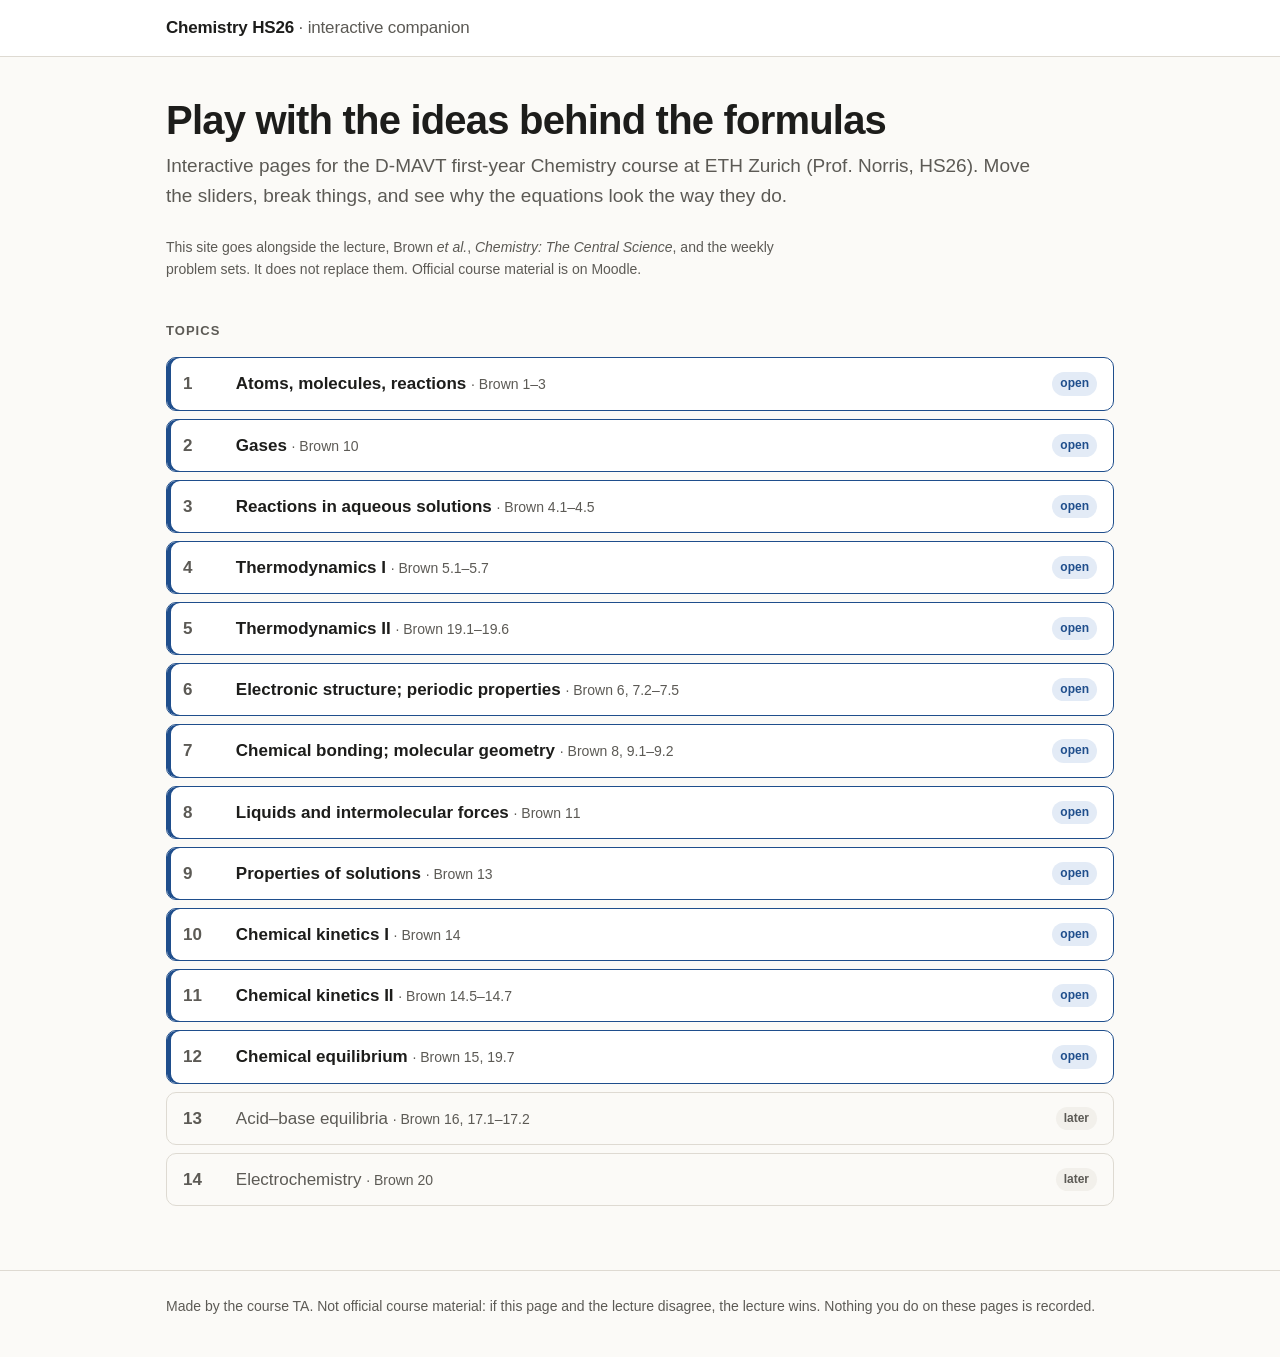
==== commit 73762c57: "Add topics 11 and 12: kinetics II (with 3D views) and equilibrium Chemical kinetics II (Brown 14.5-1" ====
--- a/index.html
+++ b/index.html
@@ -1,26 +1,54 @@
 <!doctype html>
 <html lang="en">
 <head>
-<meta charset="utf-8">
-<meta name="viewport" content="width=device-width, initial-scale=1">
-<meta name="robots" content="noindex">
-<title>Chemistry HS26 has moved</title>
-<link rel="canonical" href="https://mavtchem.ethz.ch/">
-<script>
-  // Old address: https://ebrahand.github.io/chemistry-hs26/<page>  →  https://mavtchem.ethz.ch/<page>
-  var path = location.pathname.replace(/^\/chemistry-hs26\/?/, "/");
-  location.replace("https://mavtchem.ethz.ch" + path + location.search + location.hash);
-</script>
-<meta http-equiv="refresh" content="0; url=https://mavtchem.ethz.ch/">
-<style>
-  body { font: 16px/1.5 system-ui, sans-serif; max-width: 36rem; margin: 4rem auto; padding: 0 16px; color: #222; background: #fafaf7; }
-  a { color: #1f5fbf; }
-  @media (prefers-color-scheme: dark) { body { color: #e6e6e6; background: #1a1a1a; } a { color: #7fb0ff; } }
-</style>
+  <meta charset="utf-8">
+  <meta name="viewport" content="width=device-width, initial-scale=1">
+  <title>Chemistry HS26 Companion</title>
+  <meta name="description" content="Interactive companion for the ETH Zurich D-MAVT first-year Chemistry course, HS26.">
+  <link rel="stylesheet" href="assets/style.css">
 </head>
 <body>
-<h1>This site has moved</h1>
-<p>The Chemistry HS26 companion is now at <a href="https://mavtchem.ethz.ch/">mavtchem.ethz.ch</a>.
-Please update your bookmarks.</p>
+  <header class="site-header">
+    <div class="wrap">
+      <a class="brand" href="./">Chemistry HS26 <span>· interactive companion</span></a>
+    </div>
+  </header>
+
+  <main class="wrap">
+    <h1>Play with the ideas behind the formulas</h1>
+    <p class="lede">
+      Interactive pages for the D-MAVT first-year Chemistry course at ETH Zurich (Prof. Norris, HS26).
+      Move the sliders, break things, and see why the equations look the way they do.
+    </p>
+    <p class="muted small">
+      This site goes alongside the lecture, Brown <em>et al.</em>, <em>Chemistry: The Central Science</em>, and the weekly
+      problem sets. It does not replace them. Official course material is on Moodle.
+    </p>
+
+    <p class="eyebrow">Topics</p>
+    <ul class="topic-list">
+      <li><a class="topic live" href="atoms/"><span class="num">1</span><span><strong>Atoms, molecules, reactions</strong> <span class="ch">· Brown 1–3</span></span><span class="tag live">open</span></a></li>
+      <li><a class="topic live" href="gases/"><span class="num">2</span><span><strong>Gases</strong> <span class="ch">· Brown 10</span></span><span class="tag live">open</span></a></li>
+      <li><a class="topic live" href="aqueous/"><span class="num">3</span><span><strong>Reactions in aqueous solutions</strong> <span class="ch">· Brown 4.1–4.5</span></span><span class="tag live">open</span></a></li>
+      <li><a class="topic live" href="thermo-1/"><span class="num">4</span><span><strong>Thermodynamics I</strong> <span class="ch">· Brown 5.1–5.7</span></span><span class="tag live">open</span></a></li>
+      <li><a class="topic live" href="thermo-2/"><span class="num">5</span><span><strong>Thermodynamics II</strong> <span class="ch">· Brown 19.1–19.6</span></span><span class="tag live">open</span></a></li>
+      <li><a class="topic live" href="electrons/"><span class="num">6</span><span><strong>Electronic structure; periodic properties</strong> <span class="ch">· Brown 6, 7.2–7.5</span></span><span class="tag live">open</span></a></li>
+      <li><a class="topic live" href="bonding/"><span class="num">7</span><span><strong>Chemical bonding; molecular geometry</strong> <span class="ch">· Brown 8, 9.1–9.2</span></span><span class="tag live">open</span></a></li>
+      <li><a class="topic live" href="liquids/"><span class="num">8</span><span><strong>Liquids and intermolecular forces</strong> <span class="ch">· Brown 11</span></span><span class="tag live">open</span></a></li>
+      <li><a class="topic live" href="solutions/"><span class="num">9</span><span><strong>Properties of solutions</strong> <span class="ch">· Brown 13</span></span><span class="tag live">open</span></a></li>
+      <li><a class="topic live" href="kinetics-1/"><span class="num">10</span><span><strong>Chemical kinetics I</strong> <span class="ch">· Brown 14</span></span><span class="tag live">open</span></a></li>
+      <li><a class="topic live" href="kinetics-2/"><span class="num">11</span><span><strong>Chemical kinetics II</strong> <span class="ch">· Brown 14.5–14.7</span></span><span class="tag live">open</span></a></li>
+      <li><a class="topic live" href="equilibrium/"><span class="num">12</span><span><strong>Chemical equilibrium</strong> <span class="ch">· Brown 15, 19.7</span></span><span class="tag live">open</span></a></li>
+      <li><div class="topic later"><span class="num">13</span><span>Acid–base equilibria <span class="ch">· Brown 16, 17.1–17.2</span></span><span class="tag">later</span></div></li>
+      <li><div class="topic later"><span class="num">14</span><span>Electrochemistry <span class="ch">· Brown 20</span></span><span class="tag">later</span></div></li>
+    </ul>
+  </main>
+
+  <footer class="site-footer">
+    <div class="wrap">
+      Made by the course TA. Not official course material: if this page and the lecture disagree, the lecture wins.
+      Nothing you do on these pages is recorded.
+    </div>
+  </footer>
 </body>
 </html>
--- a/assets/style.css
+++ b/assets/style.css
@@ -0,0 +1,518 @@
+/* Shared styles for the Chemistry HS26 companion site. */
+
+:root {
+  --bg: #fbfaf7;
+  --surface: #ffffff;
+  --surface-2: #f2f0eb;
+  --text: #1d1d1b;
+  --text-muted: #5c5a55;
+  --border: #dedad2;
+  --accent: #1f4e8c;
+  --accent-soft: #e3ebf6;
+  --good: #1b7a3d;
+  --good-soft: #e2f3e7;
+  --bad: #a3261b;
+  --bad-soft: #f8e4e1;
+
+  /* Reaction-order colours (Okabe–Ito, colour-blind safe) */
+  --c0: #d55e00;
+  --c1: #0072b2;
+  --c2: #009e73;
+  --c3: #cc79a7;
+  --cB: #b9b5ac;
+
+  --plot-grid: #ebe8e1;
+  --plot-axis: #8a867d;
+
+  --radius: 10px;
+  --maxw: 980px;
+  --font: -apple-system, BlinkMacSystemFont, "Segoe UI", Roboto, "Helvetica Neue", Arial, sans-serif;
+  --mono: ui-monospace, SFMono-Regular, Menlo, Consolas, monospace;
+  color-scheme: light;
+}
+
+@media (prefers-color-scheme: dark) {
+  :root:not([data-theme="light"]) {
+    --bg: #161715;
+    --surface: #1f201e;
+    --surface-2: #2a2b28;
+    --text: #ecebe7;
+    --text-muted: #a9a69e;
+    --border: #3a3b37;
+    --accent: #8db4ea;
+    --accent-soft: #23324a;
+    --good: #6fcf8f;
+    --good-soft: #1d3325;
+    --bad: #f0907f;
+    --bad-soft: #3d2320;
+    --c0: #f28e3c;
+    --c1: #56b4e9;
+    --c2: #3fc1a0;
+    --c3: #e19ccb;
+    --cB: #5d5c58;
+    --plot-grid: #2e2f2c;
+    --plot-axis: #77756e;
+    color-scheme: dark;
+  }
+}
+:root[data-theme="dark"] {
+  --bg: #161715;
+  --surface: #1f201e;
+  --surface-2: #2a2b28;
+  --text: #ecebe7;
+  --text-muted: #a9a69e;
+  --border: #3a3b37;
+  --accent: #8db4ea;
+  --accent-soft: #23324a;
+  --good: #6fcf8f;
+  --good-soft: #1d3325;
+  --bad: #f0907f;
+  --bad-soft: #3d2320;
+  --c0: #f28e3c;
+  --c1: #56b4e9;
+  --c2: #3fc1a0;
+  --c3: #e19ccb;
+  --cB: #5d5c58;
+  --plot-grid: #2e2f2c;
+  --plot-axis: #77756e;
+  color-scheme: dark;
+}
+
+*, *::before, *::after { box-sizing: border-box; }
+
+html { -webkit-text-size-adjust: 100%; }
+body {
+  margin: 0;
+  background: var(--bg);
+  color: var(--text);
+  font-family: var(--font);
+  font-size: 17px;
+  line-height: 1.6;
+}
+
+a { color: var(--accent); }
+a:hover { text-decoration-thickness: 2px; }
+
+.wrap { max-width: var(--maxw); margin: 0 auto; padding: 0 16px; }
+
+/* ---------- header / footer ---------- */
+.site-header {
+  border-bottom: 1px solid var(--border);
+  background: var(--surface);
+}
+.site-header .wrap {
+  display: flex; align-items: center; justify-content: space-between;
+  gap: 12px; min-height: 56px; flex-wrap: wrap;
+}
+.brand { font-weight: 700; text-decoration: none; color: var(--text); letter-spacing: -0.01em; }
+.brand span { color: var(--text-muted); font-weight: 500; }
+.crumbs { font-size: 15px; color: var(--text-muted); }
+.crumbs a { color: var(--text-muted); }
+
+.site-footer {
+  margin-top: 64px; padding: 24px 0 40px;
+  border-top: 1px solid var(--border);
+  color: var(--text-muted); font-size: 14px;
+}
+
+/* ---------- type ---------- */
+h1 { font-size: clamp(28px, 5vw, 40px); line-height: 1.15; letter-spacing: -0.02em; margin: 40px 0 8px; }
+h2 { font-size: clamp(22px, 3.6vw, 28px); line-height: 1.25; letter-spacing: -0.01em; margin: 56px 0 8px; }
+h3 { font-size: 19px; margin: 28px 0 6px; }
+.lede { font-size: 19px; color: var(--text-muted); margin: 0 0 24px; max-width: 46em; }
+p, li { max-width: 46em; }
+.muted { color: var(--text-muted); }
+.small { font-size: 14px; }
+.eyebrow { font-size: 13px; font-weight: 600; text-transform: uppercase; letter-spacing: 0.08em; color: var(--text-muted); margin: 40px 0 0; }
+
+/* ---------- cards ---------- */
+.card {
+  background: var(--surface);
+  border: 1px solid var(--border);
+  border-radius: var(--radius);
+  padding: 20px;
+}
+.card + .card { margin-top: 16px; }
+
+.topic-list { list-style: none; padding: 0; margin: 16px 0 0; display: grid; gap: 8px; max-width: none; }
+.topic-list li { max-width: none; }
+.topic {
+  display: grid; grid-template-columns: 2.4em 1fr auto; align-items: center; gap: 12px;
+  padding: 12px 16px; border: 1px solid var(--border); border-radius: var(--radius);
+  background: var(--surface); text-decoration: none; color: var(--text);
+}
+.topic .num { font-variant-numeric: tabular-nums; color: var(--text-muted); font-weight: 600; }
+.topic .ch { color: var(--text-muted); font-size: 14px; }
+.topic.live { border-color: var(--accent); box-shadow: inset 4px 0 0 var(--accent); }
+.topic.live:hover { background: var(--accent-soft); }
+.topic.later { color: var(--text-muted); background: transparent; }
+.tag {
+  display: inline-block; font-size: 12px; font-weight: 600; padding: 2px 8px; border-radius: 999px;
+  background: var(--surface-2); color: var(--text-muted); white-space: nowrap;
+}
+.tag.live { background: var(--accent-soft); color: var(--accent); }
+
+.module-nav { display: grid; grid-template-columns: repeat(auto-fit, minmax(200px, 1fr)); gap: 10px; margin: 20px 0 0; }
+.module-nav a, .module-nav div {
+  display: block; padding: 14px 16px; border-radius: var(--radius); border: 1px solid var(--border);
+  background: var(--surface); text-decoration: none; color: var(--text);
+}
+.module-nav a { border-color: var(--accent); }
+.module-nav a:hover { background: var(--accent-soft); }
+.module-nav div { color: var(--text-muted); background: transparent; }
+.module-nav strong { display: block; font-size: 16px; }
+.module-nav .tag { margin-top: 6px; }
+
+/* ---------- interactive layout ---------- */
+.lab {
+  background: var(--surface); border: 1px solid var(--border); border-radius: var(--radius);
+  padding: 16px; margin: 20px 0;
+}
+.lab-grid { display: grid; grid-template-columns: 280px 1fr; gap: 20px; }
+@media (max-width: 760px) { .lab-grid { grid-template-columns: 1fr; } }
+
+.controls { display: flex; flex-direction: column; gap: 14px; }
+.control label { display: flex; justify-content: space-between; gap: 8px; font-size: 15px; font-weight: 600; }
+.control output { font-family: var(--mono); font-weight: 500; font-size: 14px; color: var(--text-muted); white-space: nowrap; }
+.control input[type="range"] { width: 100%; margin: 6px 0 0; accent-color: var(--accent); }
+.control.o0 input[type="range"] { accent-color: var(--c0); }
+.control.o1 input[type="range"] { accent-color: var(--c1); }
+.control.o2 input[type="range"] { accent-color: var(--c2); }
+.control-group { border: 0; padding: 0; margin: 0; display: flex; flex-direction: column; gap: 14px; }
+.control-group legend { font-size: 13px; font-weight: 600; text-transform: uppercase; letter-spacing: 0.06em; color: var(--text-muted); padding: 0; margin-bottom: 8px; }
+
+.chips { display: flex; flex-wrap: wrap; gap: 6px; }
+.chip {
+  display: inline-flex; align-items: center; gap: 6px; padding: 5px 10px;
+  border: 1px solid var(--border); border-radius: 999px; font-size: 14px; cursor: pointer;
+  user-select: none; background: var(--surface);
+}
+.chip input { margin: 0; }
+.swatch { width: 12px; height: 12px; border-radius: 50%; display: inline-block; flex: none; }
+.swatch.o0 { background: var(--c0); } .swatch.o1 { background: var(--c1); } .swatch.o2 { background: var(--c2); }
+
+.seg { display: inline-flex; border: 1px solid var(--border); border-radius: 8px; overflow: hidden; flex-wrap: wrap; }
+.seg button {
+  font: inherit; font-size: 14px; padding: 6px 12px; border: 0; background: var(--surface);
+  color: var(--text); cursor: pointer; border-right: 1px solid var(--border);
+}
+.seg button:last-child { border-right: 0; }
+.seg button[aria-pressed="true"] { background: var(--accent); color: var(--bg); font-weight: 600; }
+
+.btn {
+  font: inherit; font-size: 15px; font-weight: 600; padding: 8px 14px; border-radius: 8px;
+  border: 1px solid var(--accent); background: var(--surface); color: var(--accent); cursor: pointer;
+}
+.btn:hover { background: var(--accent-soft); }
+.btn.primary { background: var(--accent); color: var(--bg); }
+.btn.primary:hover { filter: brightness(1.08); }
+.btn-row { display: flex; flex-wrap: wrap; gap: 8px; align-items: center; }
+
+button:focus-visible, input:focus-visible, a:focus-visible, summary:focus-visible {
+  outline: 3px solid var(--accent); outline-offset: 2px;
+}
+
+.plot-head { display: flex; justify-content: space-between; align-items: center; gap: 10px; flex-wrap: wrap; margin-bottom: 8px; }
+canvas.plot { width: 100%; aspect-ratio: 16 / 10; display: block; touch-action: pan-y; }
+@media (max-width: 520px) { canvas.plot { aspect-ratio: 4 / 3.4; } }
+
+.legend { display: flex; flex-wrap: wrap; gap: 14px; font-size: 14px; color: var(--text-muted); margin-top: 6px; }
+.legend span { display: inline-flex; align-items: center; gap: 6px; }
+.legend i { display: inline-block; width: 22px; height: 0; border-top: 3px solid; }
+
+.callout {
+  border-left: 4px solid var(--accent); background: var(--accent-soft);
+  padding: 10px 14px; border-radius: 0 8px 8px 0; margin: 12px 0 0; font-size: 15px;
+}
+.callout.o0 { border-color: var(--c0); } .callout.o1 { border-color: var(--c1); } .callout.o2 { border-color: var(--c2); }
+
+.time-row { display: grid; grid-template-columns: auto 1fr auto; gap: 12px; align-items: center; margin-top: 12px; }
+.time-row input { width: 100%; accent-color: var(--accent); }
+.time-row output { font-family: var(--mono); font-size: 14px; min-width: 5.5em; text-align: right; }
+
+/* particle boxes */
+.boxes { display: grid; grid-template-columns: repeat(3, 1fr); gap: 12px; margin-top: 16px; }
+@media (max-width: 520px) {
+  .boxes { gap: 6px; }
+  .box { padding: 6px; }
+  .box h4 { font-size: 12px; }
+  .box p { font-size: 11px; }
+}
+.box { border: 1px solid var(--border); border-radius: 8px; padding: 10px; background: var(--bg); }
+.box h4 { margin: 0 0 6px; font-size: 14px; display: flex; align-items: center; gap: 6px; }
+.box canvas { width: 100%; aspect-ratio: 1 / 1; display: block; }
+.box p { margin: 6px 0 0; font-size: 13px; color: var(--text-muted); font-family: var(--mono); }
+.box.off { opacity: 0.35; }
+
+/* tables */
+.table-wrap { overflow-x: auto; margin: 16px 0 0; -webkit-overflow-scrolling: touch; }
+table { border-collapse: collapse; width: 100%; font-size: 15px; }
+th, td { text-align: left; padding: 8px 10px; border-bottom: 1px solid var(--border); vertical-align: top; }
+th { font-size: 13px; text-transform: uppercase; letter-spacing: 0.04em; color: var(--text-muted); font-weight: 600; }
+td.num { font-family: var(--mono); font-size: 14px; white-space: nowrap; }
+tr.off td { opacity: 0.4; }
+.summary-table td { white-space: nowrap; }
+
+/* details / fold-outs */
+details {
+  border: 1px solid var(--border); border-radius: var(--radius); background: var(--surface);
+  padding: 0 16px; margin: 16px 0;
+}
+details summary { cursor: pointer; padding: 14px 0; font-weight: 600; }
+details[open] summary { border-bottom: 1px solid var(--border); margin-bottom: 8px; }
+details > *:last-child { margin-bottom: 16px; }
+
+.try { margin: 12px 0 0; padding-left: 1.3em; }
+.try li { margin: 4px 0; }
+
+/* quiz */
+.quiz { margin: 16px 0; }
+.quiz .q { font-weight: 600; margin: 0 0 10px; }
+.quiz .opts { display: flex; flex-wrap: wrap; gap: 8px; }
+.quiz .opts button {
+  font: inherit; font-size: 15px; padding: 8px 14px; border-radius: 8px; border: 1px solid var(--border);
+  background: var(--surface); color: var(--text); cursor: pointer;
+}
+.quiz .opts button:hover { border-color: var(--accent); }
+.quiz .opts button.right { background: var(--good-soft); border-color: var(--good); color: var(--good); font-weight: 600; }
+.quiz .opts button.wrong { background: var(--bad-soft); border-color: var(--bad); color: var(--bad); }
+.feedback { margin: 10px 0 0; font-size: 15px; min-height: 1.6em; }
+.feedback.right { color: var(--good); }
+.feedback.wrong { color: var(--bad); }
+
+.data-table td, .data-table th { padding: 4px 10px; }
+.detective-grid { display: grid; grid-template-columns: 220px 1fr; gap: 20px; }
+@media (max-width: 760px) { .detective-grid { grid-template-columns: 1fr; } }
+.answer-row { display: flex; flex-wrap: wrap; gap: 8px; align-items: center; margin-top: 10px; }
+.answer-row input {
+  font: inherit; font-size: 15px; width: 8em; padding: 6px 8px; border-radius: 6px;
+  border: 1px solid var(--border); background: var(--bg); color: var(--text);
+}
+
+/* module 1: particle simulation */
+.sim-grid { display: grid; grid-template-columns: minmax(220px, 1fr) 1.4fr; gap: 20px; align-items: start; }
+@media (max-width: 760px) { .sim-grid { grid-template-columns: 1fr; } }
+.sim-box { width: 100%; aspect-ratio: 1 / 1; display: block; border: 1px solid var(--border); border-radius: 8px; background: var(--bg); }
+
+/* module 2: order explorer and initial-rates lab */
+.ctl-label { display: block; font-size: 15px; font-weight: 600; margin-bottom: 6px; }
+.explorer-grid { display: grid; grid-template-columns: 280px 1fr; gap: 24px; align-items: start; }
+@media (max-width: 760px) { .explorer-grid { grid-template-columns: 1fr; } }
+.explorer-out { text-align: center; }
+.ratelaw { font-size: 22px; margin: 4px 0 12px; font-family: "Times New Roman", Times, serif; }
+.ratelaw sup { font-size: 0.65em; }
+.ratio { margin: 0; }
+.ratio strong { font-size: 44px; line-height: 1.1; font-variant-numeric: tabular-nums; color: var(--accent); }
+.ratio-how { margin: 4px auto 12px; font-family: var(--mono); font-size: 15px; color: var(--text-muted); }
+.flasks { display: flex; justify-content: center; align-items: center; gap: 10px; flex-wrap: wrap; margin: 4px 0 8px; }
+.flask { text-align: center; font-size: 13px; color: var(--text-muted); }
+.flask svg { display: block; width: 120px; height: auto; }
+.flask-arrow { font-size: 22px; color: var(--text-muted); }
+
+.answer-box { border-top: 1px solid var(--border); margin-top: 18px; padding-top: 14px; }
+.answer-grid { display: grid; grid-template-columns: repeat(auto-fit, minmax(170px, auto)); gap: 16px 28px; justify-content: start; }
+select {
+  font: inherit; font-size: 15px; padding: 6px 8px; border-radius: 6px;
+  border: 1px solid var(--border); background: var(--bg); color: var(--text);
+}
+.feedback ul { margin: 4px 0 0; padding-left: 1.2em; }
+tr.latest td { background: var(--accent-soft); }
+
+.katex { font-size: 1.05em; position: relative; }   /* keeps KaTeX's hidden MathML copy inside the equation box (else wide equations widen the page on phones) */
+.katex-display { overflow-x: auto; overflow-y: hidden; padding: 4px 0; }
+
+/* ---------- topics 8 and 9 ---------- */
+.sim-box.wide { aspect-ratio: 16 / 10; }
+canvas.view3d { width: 100%; aspect-ratio: 16 / 11; display: block; border: 1px solid var(--border); border-radius: 8px; background: var(--bg); }
+@media (max-width: 520px) { canvas.view3d { aspect-ratio: 4 / 3.4; } }
+.meter { display: grid; grid-template-columns: 6.5em 1fr; gap: 8px; align-items: center; font-size: 14px; color: var(--text-muted); margin-top: 6px; }
+.meter-bar, .hbar { height: 10px; border-radius: 5px; background: var(--surface-2); overflow: hidden; }
+.meter-bar i, .hbar i { display: block; height: 100%; border-radius: 5px; transition: width .15s; }
+.hbar i { background: var(--accent); }
+
+.force-grid { display: grid; grid-template-columns: repeat(auto-fit, minmax(210px, 1fr)); gap: 12px; margin-top: 12px; }
+.force-grid .card + .card { margin-top: 0; }
+.force h4 { margin: 0 0 6px; }
+.force p { margin: 0; font-size: 15px; }
+.fbadge { display: inline-block; font-size: 13px; font-weight: 600; padding: 2px 10px; border-radius: 999px; border: 1px solid; white-space: nowrap; }
+.f-disp { color: var(--c2); border-color: var(--c2); }
+.f-dip { color: var(--c0); border-color: var(--c0); }
+.f-hb { color: var(--c1); border-color: var(--c1); }
+.f-ion { color: var(--c3); border-color: var(--c3); }
+.badges { display: flex; flex-wrap: wrap; gap: 6px; }
+
+.mol-picker { display: flex; flex-wrap: wrap; gap: 6px; margin-bottom: 14px; }
+.mol-picker .chip { font: inherit; font-size: 14px; color: var(--text); }
+.chip[aria-pressed="true"] { background: var(--accent); color: var(--bg); border-color: var(--accent); font-weight: 600; }
+.flow-grid { display: grid; grid-template-columns: 1.2fr 1fr; gap: 20px; align-items: start; }
+@media (max-width: 760px) { .flow-grid { grid-template-columns: 1fr; } }
+.flow { margin: 0; padding-left: 1.4em; }
+.flow li { margin: 0 0 10px; padding: 8px 10px; border: 1px solid var(--border); border-radius: 8px; background: var(--bg); }
+.ans { display: inline-block; font-size: 13px; font-weight: 700; padding: 1px 8px; border-radius: 999px; margin-left: 4px; }
+.ans.yes { background: var(--good-soft); color: var(--good); }
+.ans.no { background: var(--surface-2); color: var(--text-muted); }
+
+.rank-pool { display: flex; flex-wrap: wrap; gap: 8px; margin-top: 14px; }
+.rank-item {
+  font: inherit; font-size: 15px; padding: 10px 14px; border-radius: 8px; border: 1px solid var(--border);
+  background: var(--surface); color: var(--text); cursor: pointer;
+}
+.rank-item:hover:not(:disabled) { border-color: var(--accent); }
+.rank-item.picked { background: var(--accent-soft); border-color: var(--accent); color: var(--text); cursor: default; }
+.rank-item b { display: inline-block; min-width: 1.4em; height: 1.4em; line-height: 1.4em; text-align: center; border-radius: 50%; background: var(--accent); color: var(--bg); font-size: 13px; }
+
+.two-col { display: grid; grid-template-columns: 1fr 1fr; gap: 20px; align-items: start; }
+@media (max-width: 760px) { .two-col { grid-template-columns: 1fr; } }
+.two-col .card + .card { margin-top: 0; }
+.figure { margin: 0; }
+/* grid columns may shrink below their content (tables then scroll inside .table-wrap) */
+.lab-grid > *, .flow-grid > *, .two-col > *, .sim-grid > *, .explorer-grid > *, .detective-grid > * { min-width: 0; }
+select { max-width: 100%; }
+.dh-diagram svg, .tscale svg { width: 100%; height: auto; display: block; font-family: var(--font); }
+.tscale { margin-bottom: 4px; }
+.figure svg { width: 100%; height: auto; display: block; }
+
+@media (prefers-reduced-motion: reduce) {
+  * { scroll-behavior: auto !important; }
+}
+
+/* ---------- topics 6 and 7 ---------- */
+/* periodic table */
+.ptable-wrap { overflow-x: auto; -webkit-overflow-scrolling: touch; }
+.ptable {
+  display: grid; grid-template-columns: repeat(18, minmax(0, 1fr)); grid-template-rows: repeat(9, auto);
+  gap: 2px;
+}
+.pt-cell {
+  font: inherit; position: relative; aspect-ratio: 1 / 1.05; padding: 1px 0 0; min-width: 0;
+  border: 1px solid var(--border); border-radius: 4px; background: var(--surface); color: var(--text);
+  cursor: pointer; display: flex; flex-direction: column; align-items: center; justify-content: center; line-height: 1.05;
+}
+.pt-cell:hover { border-color: var(--accent); }
+.pt-cell.sel { outline: 3px solid var(--text); outline-offset: 0; z-index: 1; }
+.pt-cell.nodata { color: var(--text-muted); background: transparent; }
+.pt-z { position: absolute; top: 1px; left: 3px; font-size: 8px; opacity: .7; }
+.pt-sym { font-weight: 700; font-size: clamp(10px, 1.6vw, 15px); }
+.pt-val { font-size: clamp(7px, 0.95vw, 10px); font-family: var(--mono); opacity: .9; min-height: 1em; }
+.pt-gap { height: 6px; }
+@media (max-width: 600px) { .pt-z, .pt-val { display: none; } .ptable { gap: 1px; } .pt-cell { border-radius: 2px; } }
+
+/* orbital boxes */
+.orb-boxes { display: flex; flex-wrap: wrap; gap: 10px 14px; margin-top: 14px; align-items: flex-end; }
+.ob-group { display: flex; flex-direction: column; align-items: center; gap: 3px; }
+.ob-group.core { opacity: .45; }
+.ob-row { display: flex; }
+.ob {
+  font: inherit; width: 30px; height: 32px; display: inline-flex; align-items: center; justify-content: center;
+  border: 1.5px solid var(--text-muted); margin-left: -1.5px; background: var(--surface); color: var(--text);
+  font-size: 17px; font-weight: 700; letter-spacing: -2px; padding: 0;
+}
+button.ob { cursor: pointer; }
+button.ob:hover { background: var(--accent-soft); }
+.ob-label { font-size: 13px; font-family: var(--mono); color: var(--text-muted); }
+
+/* Lewis structures and VSEPR */
+.lewis svg { width: 100%; height: auto; display: block; font-family: var(--font); }
+.lewis-steps { margin: 0; padding-left: 1.3em; }
+.lewis-steps li { margin: 0 0 6px; color: var(--text-muted); }
+.lewis-steps li.now { color: var(--text); font-weight: 600; }
+.lewis-steps li.done { color: var(--text); }
+.res-grid { display: grid; grid-template-columns: repeat(auto-fit, minmax(200px, 1fr)); gap: 12px; margin-top: 12px; }
+.res-card { border: 1px solid var(--border); border-radius: 8px; padding: 8px; background: var(--bg); }
+.res-card.best { border-color: var(--good); box-shadow: inset 0 0 0 1px var(--good); }
+.res-card p { margin: 4px 0 0; font-size: 13px; color: var(--text-muted); }
+.ladder svg { width: 100%; height: auto; display: block; font-family: var(--font); }
+.vsepr-box { width: 100%; aspect-ratio: 1 / 0.85; display: block; border: 1px solid var(--border); border-radius: 8px; background: var(--bg); touch-action: pan-y; cursor: grab; }
+.en-bar { position: relative; height: 26px; border-radius: 13px; margin: 10px 0 4px;
+  background: linear-gradient(90deg, var(--surface-2), color-mix(in srgb, var(--c0) 45%, var(--surface-2)) 50%, color-mix(in srgb, var(--c3) 70%, var(--surface-2))); }
+.en-bar i { position: absolute; top: -4px; width: 4px; height: 34px; background: var(--text); border-radius: 2px; transform: translateX(-2px); transition: left .2s; }
+.en-scale { display: flex; justify-content: space-between; font-size: 12px; color: var(--text-muted); }
+.lab .ptable { margin-top: 4px; }
+.chip[aria-pressed="true"] .muted { color: inherit; opacity: .85; }
+.btn:disabled { opacity: .45; cursor: default; background: var(--surface); }
+
+/* ---------- topics 1, 2 and 3 ---------- */
+/* atom colours for particle pictures (CPK-like, readable in both themes) */
+:root { --atom-H: #f4f4f1; --atom-O: #d8432f; --atom-N: #3a6fd8; --atom-C: #4a4a48; --atom-Cl: #2fa24a; --atom-Al: #9a8fb8; --atom-Fe: #b5651d; }
+@media (prefers-color-scheme: dark) { :root:not([data-theme="light"]) { --atom-H: #e8e8e3; --atom-C: #8d8d88; } }
+:root[data-theme="dark"] { --atom-H: #e8e8e3; --atom-C: #8d8d88; }
+
+.pic-box { width: 100%; max-width: 280px; aspect-ratio: 1 / 1; display: block; border: 1px solid var(--border); border-radius: 8px; background: var(--bg); }
+.pic-box svg { width: 100%; height: 100%; display: block; }
+.answer-btns { display: grid; grid-template-columns: repeat(auto-fit, minmax(180px, 1fr)); gap: 8px; margin-top: 4px; }
+.answer-btns .btn { text-align: left; }
+.answer-btns .btn.right { border-color: var(--good); background: var(--good-soft); }
+.answer-btns .btn.wrong { border-color: var(--bad); background: var(--bad-soft); }
+
+.digits { font-family: var(--mono); font-size: 30px; letter-spacing: 2px; margin: 6px 0; word-break: break-all; }
+.digits .sig { color: var(--accent); font-weight: 700; border-bottom: 3px solid var(--accent); }
+.digits .not { color: var(--text-muted); opacity: .6; }
+.digits .amb { color: var(--c0); border-bottom: 3px dotted var(--c0); }
+.text-input {
+  font: inherit; font-size: 16px; padding: 6px 8px; border-radius: 6px; width: 100%; max-width: 22em;
+  border: 1px solid var(--border); background: var(--bg); color: var(--text);
+}
+
+.chain { display: flex; flex-wrap: wrap; align-items: center; gap: 6px 10px; margin: 12px 0; font-size: 17px; }
+.frac { display: inline-flex; flex-direction: column; align-items: center; text-align: center; position: relative; }
+.frac > span { padding: 2px 6px; white-space: nowrap; }
+.frac > span:first-child { border-bottom: 1.5px solid var(--text); }
+.frac button { font: inherit; font-size: 12px; margin-top: 2px; padding: 1px 6px; border: 1px solid var(--border); border-radius: 6px; background: var(--surface); color: var(--text-muted); cursor: pointer; }
+.frac button:hover { color: var(--text); border-color: var(--accent); }
+.u.cx { text-decoration: line-through; text-decoration-color: var(--bad); text-decoration-thickness: 2px; color: var(--text-muted); }
+.times { color: var(--text-muted); }
+
+.dot-grid { display: grid; grid-template-columns: repeat(20, 1fr); gap: 3px; max-width: 360px; }
+.dot-grid i { aspect-ratio: 1 / 1; border-radius: 50%; display: block; }
+
+.eqn { display: flex; flex-wrap: wrap; align-items: center; gap: 8px 6px; font-size: 19px; margin: 10px 0; }
+.eqn .arrow { font-size: 22px; padding: 0 6px; color: var(--text-muted); }
+.stepper { display: inline-flex; align-items: center; border: 1px solid var(--border); border-radius: 8px; background: var(--surface); overflow: hidden; }
+.stepper button { font: inherit; width: 30px; height: 34px; border: 0; background: transparent; color: var(--text); cursor: pointer; font-size: 18px; }
+.stepper button:hover { background: var(--accent-soft); }
+.stepper b { min-width: 1.6em; text-align: center; font-variant-numeric: tabular-nums; color: var(--accent); }
+.stepper .sp { padding: 0 8px 0 2px; }
+.count-row { display: grid; grid-template-columns: 2.6em 1fr 1fr 2em; gap: 8px; align-items: center; margin: 4px 0; font-size: 14px; }
+.count-row .hbar { height: 14px; border-radius: 7px; }
+.count-row .hbar.left { direction: rtl; }
+.count-row .ok { color: var(--good); font-weight: 700; }
+.count-row .no { color: var(--bad); font-weight: 700; }
+
+.solgrid { border-collapse: separate; border-spacing: 2px; font-size: 13px; }
+.solgrid th { font-weight: 600; padding: 4px; white-space: nowrap; text-transform: none; letter-spacing: normal; font-size: 13px; color: var(--text); }
+.solgrid td { padding: 0; text-align: center; min-width: 46px; }
+.solgrid td button { font: inherit; font-size: 12px; width: 100%; height: 30px; border: 1px solid transparent; border-radius: 4px; cursor: pointer; color: var(--text); }
+.solgrid td button.sol { background: color-mix(in srgb, var(--c1) 18%, var(--surface)); }
+.solgrid td button.insol { background: color-mix(in srgb, var(--c0) 55%, var(--surface)); font-weight: 700; }
+.solgrid td button.sel { outline: 2.5px solid var(--text); }
+.ion-chips { display: flex; flex-wrap: wrap; gap: 6px; margin: 4px 0 10px; }
+.ion-chip { display: inline-block; padding: 3px 9px; border-radius: 999px; font-size: 15px; border: 1px solid var(--border); background: var(--surface); }
+.ion-chip.spect { opacity: .55; text-decoration: line-through; }
+.ion-chip.ppt { background: color-mix(in srgb, var(--c0) 30%, var(--surface)); border-color: var(--c0); font-weight: 600; }
+.eq-line { font-size: 16px; margin: 4px 0 10px; line-height: 1.7; }
+.eq-line .spect { opacity: .5; text-decoration: line-through; }
+.eq-line span { white-space: nowrap; }
+.big-answer { font-size: 22px; font-weight: 700; margin: 4px 0; }
+.big-answer.good { color: var(--good); } .big-answer.bad { color: var(--bad); }
+
+/* ---------- 3D views (assets/scene3d.js) ---------- */
+.v3d { position: relative; width: 100%; }
+.v3d canvas.v3d-canvas { touch-action: none; cursor: grab; max-height: 72vh; -webkit-user-select: none; user-select: none; }
+.v3d canvas.v3d-canvas.grabbing { cursor: grabbing; }
+.v3d canvas.v3d-canvas:focus-visible { outline: 3px solid var(--accent); outline-offset: 2px; }
+.v3d-labels { position: absolute; inset: 0; pointer-events: none; overflow: hidden; }
+.v3d-label { position: absolute; left: 0; top: 0; white-space: nowrap; font-size: 12px; line-height: 1.2;
+  color: var(--text); will-change: transform; }
+.v3d-label.tick { color: var(--text-muted); font-variant-numeric: tabular-nums; }
+.v3d-label.title { font-weight: 600; font-size: 13px; }
+.v3d-label.data { font-weight: 600; text-shadow: 0 0 3px var(--bg), 0 0 3px var(--bg); }
+.v3d-label.chip { background: var(--surface); border: 1px solid var(--border); border-radius: 5px; padding: 1px 5px; }
+@media (max-width: 520px) { .v3d-label { font-size: 11px; } .v3d-label.title { font-size: 12px; } }
+.v3d-bar { position: absolute; top: 6px; right: 6px; display: flex; gap: 4px; }
+.v3d-btn { font: inherit; font-size: 13px; font-weight: 600; min-width: 30px; height: 28px; padding: 0 7px; border-radius: 6px;
+  border: 1px solid var(--border); background: var(--surface); color: var(--text-muted); cursor: pointer; opacity: 0.88; }
+.v3d-btn:hover { color: var(--accent); border-color: var(--accent); opacity: 1; }
+.v3d-hint, .v3d-nudge { position: absolute; left: 8px; top: 8px; font-size: 12px; color: var(--text-muted); pointer-events: none;
+  background: color-mix(in srgb, var(--surface) 85%, transparent); border-radius: 5px; padding: 2px 6px; transition: opacity .6s; }
+.v3d-nudge { left: 50%; top: 50%; transform: translate(-50%, -50%); font-size: 14px; color: var(--text); border: 1px solid var(--border); padding: 6px 10px; }
+.v3d-hint.gone, .v3d-nudge.gone { opacity: 0; }
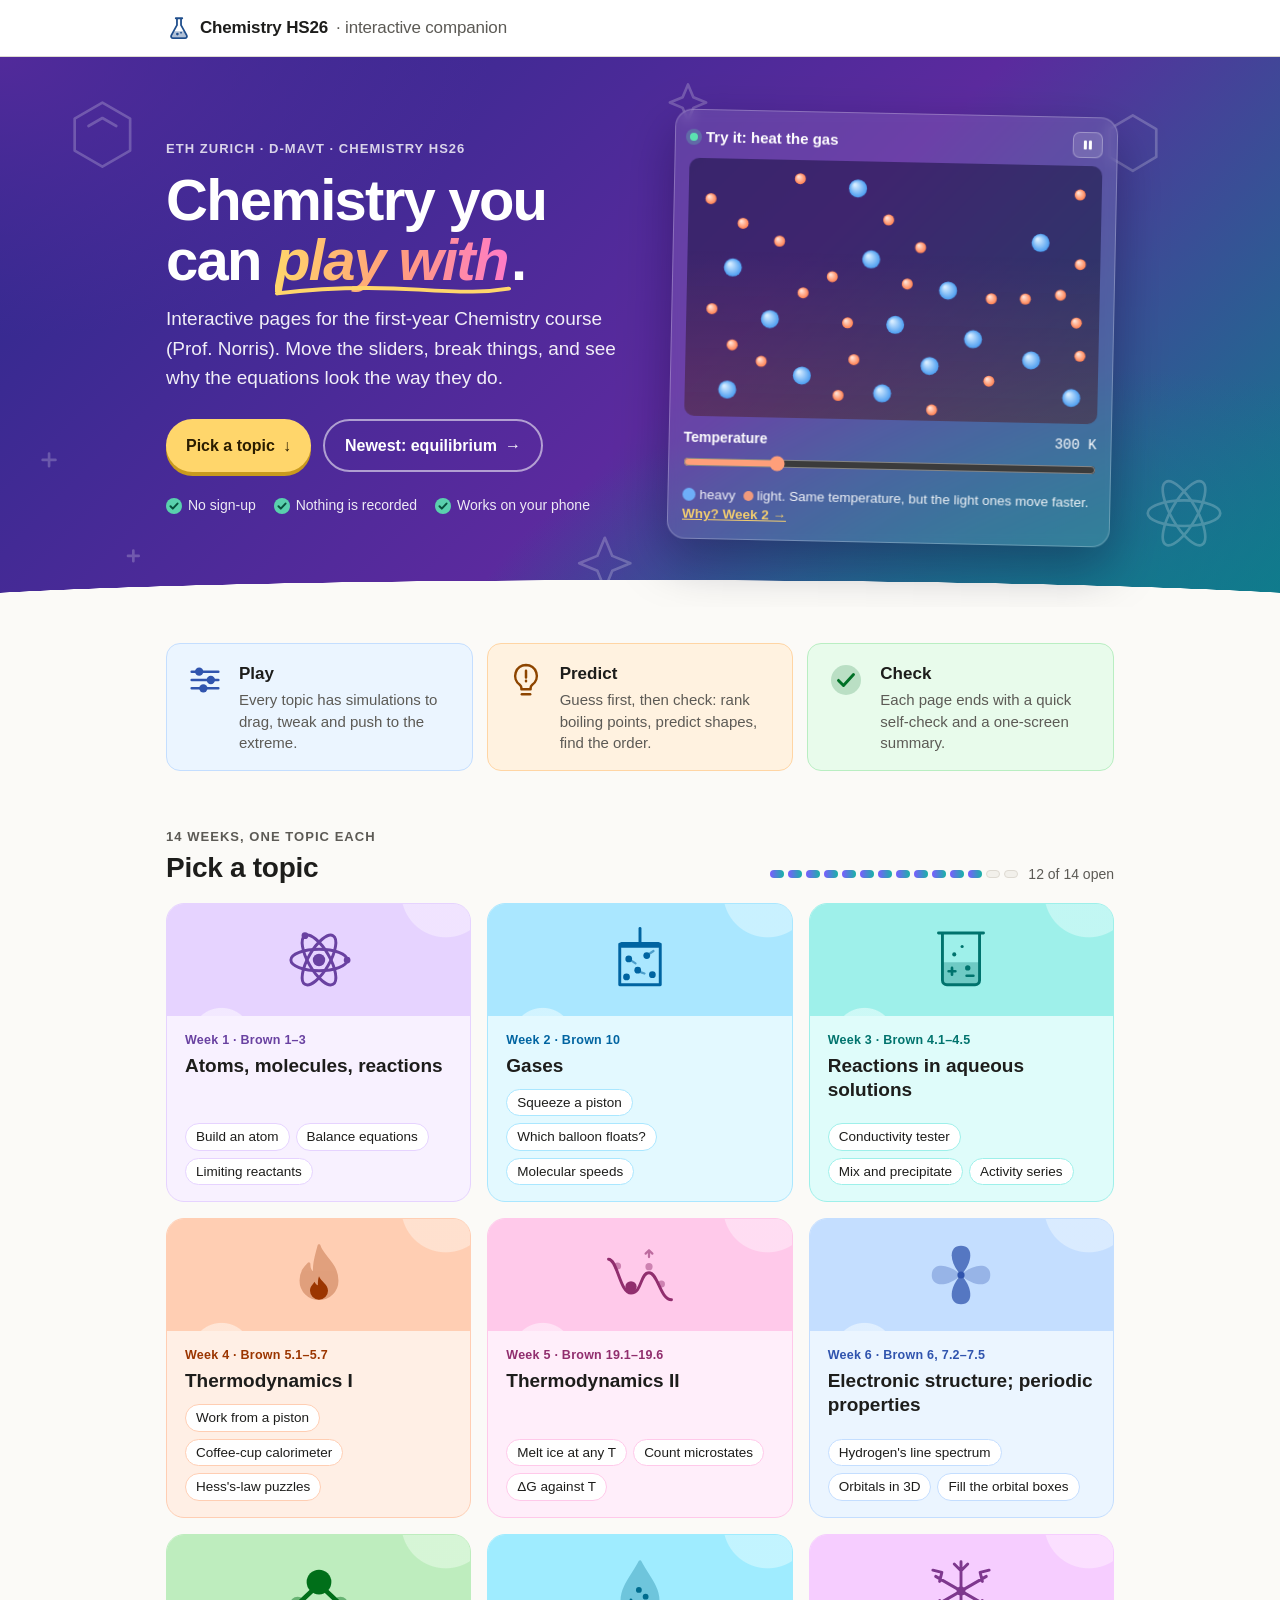
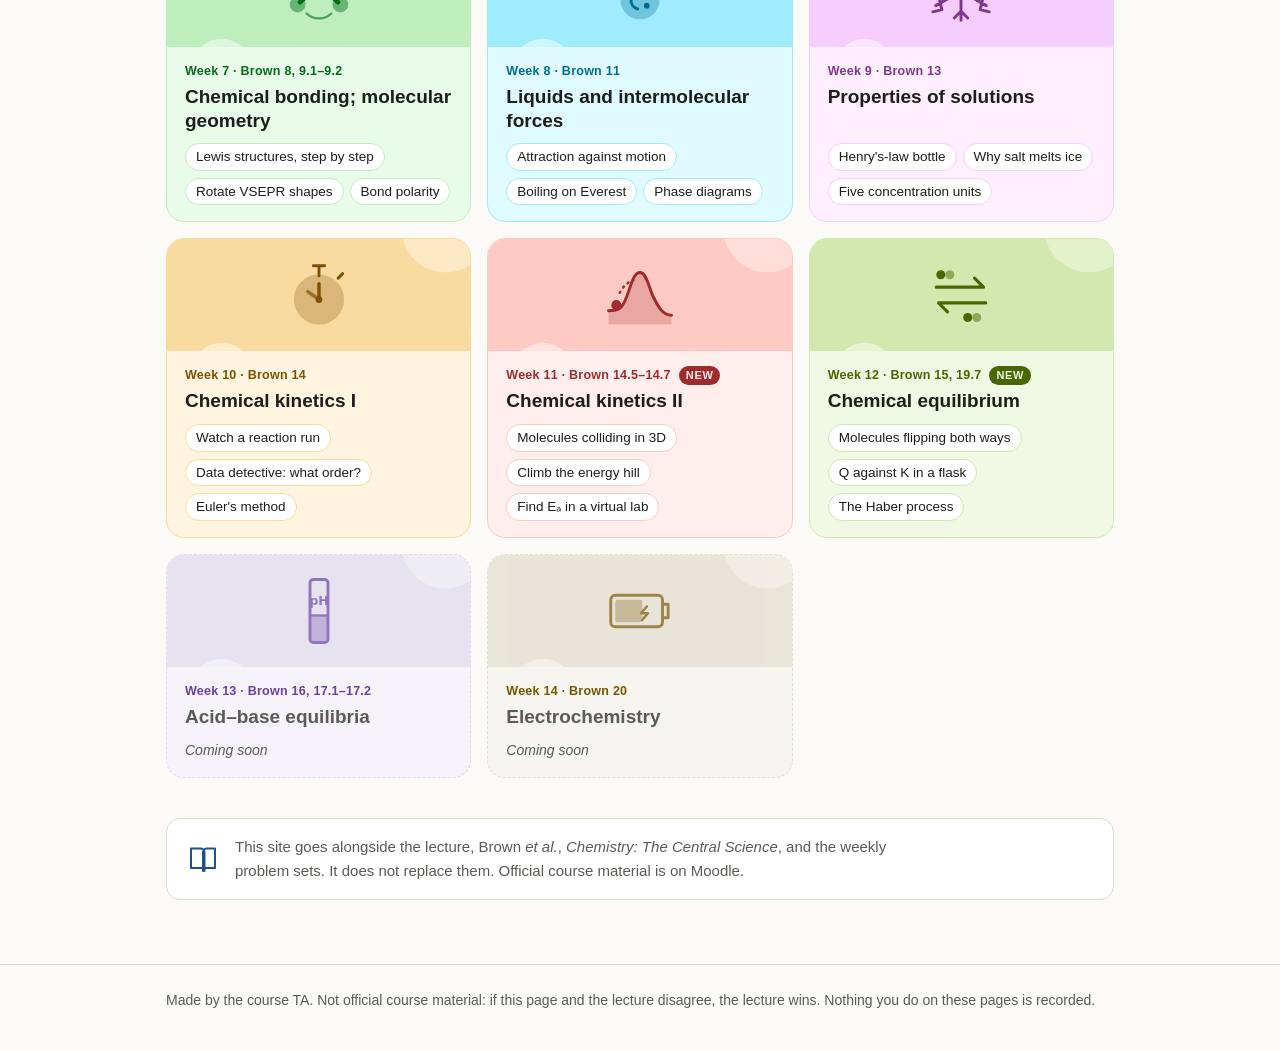
==== commit fc33eab8: "Redesign the homepage: hero with a live gas toy, colour-coded topic cards - Hero: gradient banner wi" ====
--- a/index.html
+++ b/index.html
@@ -6,42 +6,284 @@
   <title>Chemistry HS26 Companion</title>
   <meta name="description" content="Interactive companion for the ETH Zurich D-MAVT first-year Chemistry course, HS26.">
   <link rel="stylesheet" href="assets/style.css">
+  <link rel="stylesheet" href="assets/home.css">
 </head>
-<body>
+<body class="home">
   <header class="site-header">
     <div class="wrap">
-      <a class="brand" href="./">Chemistry HS26 <span>· interactive companion</span></a>
+      <a class="brand" href="./">
+        <svg class="brand-mark" viewBox="0 0 32 32" aria-hidden="true"><path d="M12 4h8M13.5 4v8.5L6.5 25a2.4 2.4 0 0 0 2.1 3.5h14.8a2.4 2.4 0 0 0 2.1-3.5l-7-12.5V4" fill="none" stroke="currentColor" stroke-width="2.2" stroke-linecap="round" stroke-linejoin="round"/><path d="M9.6 20h12.8l3 5.4a1.6 1.6 0 0 1-1.4 2.3H8a1.6 1.6 0 0 1-1.4-2.3z" fill="currentColor" opacity=".35"/><circle cx="14" cy="23.5" r="1.6" fill="currentColor"/><circle cx="18.5" cy="21.8" r="1.1" fill="currentColor"/></svg>
+        Chemistry HS26 <span>· interactive companion</span>
+      </a>
     </div>
   </header>
 
+  <!-- ===== hero ===== -->
+  <section class="hero">
+    <svg class="doodles" aria-hidden="true" viewBox="0 0 1200 520" preserveAspectRatio="xMidYMid slice">
+      <g fill="none" stroke="currentColor" stroke-width="2.5" stroke-linecap="round" stroke-linejoin="round">
+        <path class="d d1" d="M70 60l26-15 26 15v30l-26 15-26-15z M83 67l13-7.5 13 7.5"/>
+        <g class="d d2"><ellipse cx="1110" cy="430" rx="34" ry="12"/><ellipse cx="1110" cy="430" rx="34" ry="12" transform="rotate(60 1110 430)"/><ellipse cx="1110" cy="430" rx="34" ry="12" transform="rotate(-60 1110 430)"/></g>
+        <path class="d d3" d="M560 470l7-17 7 17 17 7-17 7-7 17-7-17-17-7z"/>
+        <path class="d d4" d="M1040 70l22-13 22 13v26l-22 13-22-13z"/>
+        <path class="d d5" d="M40 380h12m-6-6v12 M120 470h10m-5-5v10"/>
+        <path class="d d6" d="M640 40l5-12 5 12 12 5-12 5-5 12-5-12-12-5z"/>
+      </g>
+    </svg>
+    <div class="wrap hero-grid">
+      <div class="hero-text">
+        <p class="hero-kicker">ETH Zurich · D-MAVT · Chemistry HS26</p>
+        <h1>Chemistry you can <em>play with</em>.</h1>
+        <p class="hero-lede">
+          Interactive pages for the first-year Chemistry course (Prof. Norris).
+          Move the sliders, break things, and see why the equations look the way they do.
+        </p>
+        <div class="hero-cta">
+          <a class="btn-hero primary" href="#topics">Pick a topic <span aria-hidden="true">↓</span></a>
+          <a class="btn-hero ghost" href="equilibrium/">Newest: equilibrium <span aria-hidden="true">→</span></a>
+        </div>
+        <ul class="hero-facts">
+          <li>No sign-up</li>
+          <li>Nothing is recorded</li>
+          <li>Works on your phone</li>
+        </ul>
+      </div>
+
+      <figure class="toybox" aria-label="Small gas simulation: two kinds of molecules bouncing in a box">
+        <div class="toybox-top">
+          <span class="toybox-title">Try it: heat the gas</span>
+          <button class="toy-pause" type="button" aria-pressed="false" aria-label="Pause the animation"></button>
+        </div>
+        <canvas id="toy" width="480" height="300"></canvas>
+        <div class="toy-control">
+          <label for="toy-T">Temperature <output id="toy-T-out">300 K</output></label>
+          <input id="toy-T" type="range" min="50" max="1200" step="10" value="300">
+        </div>
+        <figcaption>
+          <span class="dot heavy"></span>heavy &nbsp;<span class="dot light"></span>light.
+          Same temperature, but the light ones move faster.
+          <a href="gases/#kmt">Why? Week 2 →</a>
+        </figcaption>
+      </figure>
+    </div>
+  </section>
+
   <main class="wrap">
-    <h1>Play with the ideas behind the formulas</h1>
-    <p class="lede">
-      Interactive pages for the D-MAVT first-year Chemistry course at ETH Zurich (Prof. Norris, HS26).
-      Move the sliders, break things, and see why the equations look the way they do.
-    </p>
-    <p class="muted small">
-      This site goes alongside the lecture, Brown <em>et al.</em>, <em>Chemistry: The Central Science</em>, and the weekly
-      problem sets. It does not replace them. Official course material is on Moodle.
-    </p>
-
-    <p class="eyebrow">Topics</p>
-    <ul class="topic-list">
-      <li><a class="topic live" href="atoms/"><span class="num">1</span><span><strong>Atoms, molecules, reactions</strong> <span class="ch">· Brown 1–3</span></span><span class="tag live">open</span></a></li>
-      <li><a class="topic live" href="gases/"><span class="num">2</span><span><strong>Gases</strong> <span class="ch">· Brown 10</span></span><span class="tag live">open</span></a></li>
-      <li><a class="topic live" href="aqueous/"><span class="num">3</span><span><strong>Reactions in aqueous solutions</strong> <span class="ch">· Brown 4.1–4.5</span></span><span class="tag live">open</span></a></li>
-      <li><a class="topic live" href="thermo-1/"><span class="num">4</span><span><strong>Thermodynamics I</strong> <span class="ch">· Brown 5.1–5.7</span></span><span class="tag live">open</span></a></li>
-      <li><a class="topic live" href="thermo-2/"><span class="num">5</span><span><strong>Thermodynamics II</strong> <span class="ch">· Brown 19.1–19.6</span></span><span class="tag live">open</span></a></li>
-      <li><a class="topic live" href="electrons/"><span class="num">6</span><span><strong>Electronic structure; periodic properties</strong> <span class="ch">· Brown 6, 7.2–7.5</span></span><span class="tag live">open</span></a></li>
-      <li><a class="topic live" href="bonding/"><span class="num">7</span><span><strong>Chemical bonding; molecular geometry</strong> <span class="ch">· Brown 8, 9.1–9.2</span></span><span class="tag live">open</span></a></li>
-      <li><a class="topic live" href="liquids/"><span class="num">8</span><span><strong>Liquids and intermolecular forces</strong> <span class="ch">· Brown 11</span></span><span class="tag live">open</span></a></li>
-      <li><a class="topic live" href="solutions/"><span class="num">9</span><span><strong>Properties of solutions</strong> <span class="ch">· Brown 13</span></span><span class="tag live">open</span></a></li>
-      <li><a class="topic live" href="kinetics-1/"><span class="num">10</span><span><strong>Chemical kinetics I</strong> <span class="ch">· Brown 14</span></span><span class="tag live">open</span></a></li>
-      <li><a class="topic live" href="kinetics-2/"><span class="num">11</span><span><strong>Chemical kinetics II</strong> <span class="ch">· Brown 14.5–14.7</span></span><span class="tag live">open</span></a></li>
-      <li><a class="topic live" href="equilibrium/"><span class="num">12</span><span><strong>Chemical equilibrium</strong> <span class="ch">· Brown 15, 19.7</span></span><span class="tag live">open</span></a></li>
-      <li><div class="topic later"><span class="num">13</span><span>Acid–base equilibria <span class="ch">· Brown 16, 17.1–17.2</span></span><span class="tag">later</span></div></li>
-      <li><div class="topic later"><span class="num">14</span><span>Electrochemistry <span class="ch">· Brown 20</span></span><span class="tag">later</span></div></li>
-    </ul>
+    <!-- ===== how it works ===== -->
+    <section class="how" aria-labelledby="how-h">
+      <h2 id="how-h" class="sr-only">How the pages work</h2>
+      <div class="how-card" style="--h:265">
+        <svg viewBox="0 0 48 48" aria-hidden="true"><g fill="none" stroke="currentColor" stroke-width="3" stroke-linecap="round"><path d="M8 14h32M8 24h32M8 34h32"/></g><g fill="currentColor"><circle cx="17" cy="14" r="5"/><circle cx="31" cy="24" r="5"/><circle cx="22" cy="34" r="5"/></g></svg>
+        <div><strong>Play</strong><p>Every topic has simulations to drag, tweak and push to the extreme.</p></div>
+      </div>
+      <div class="how-card" style="--h:70">
+        <svg viewBox="0 0 48 48" aria-hidden="true"><g fill="none" stroke="currentColor" stroke-width="3" stroke-linecap="round" stroke-linejoin="round"><path d="M24 6a13 13 0 0 0-7.5 23.6c1.3 1 2 2.4 2 4V35h11v-1.4c0-1.6.7-3 2-4A13 13 0 0 0 24 6z"/><path d="M19 41h10"/></g><path d="M24 13v8m0 4v.5" stroke="currentColor" stroke-width="3" stroke-linecap="round"/></svg>
+        <div><strong>Predict</strong><p>Guess first, then check: rank boiling points, predict shapes, find the order.</p></div>
+      </div>
+      <div class="how-card" style="--h:150">
+        <svg viewBox="0 0 48 48" aria-hidden="true"><circle cx="24" cy="24" r="18" fill="currentColor" opacity=".2"/><path d="M15 24.5l6 6 12-13" fill="none" stroke="currentColor" stroke-width="3.5" stroke-linecap="round" stroke-linejoin="round"/></svg>
+        <div><strong>Check</strong><p>Each page ends with a quick self-check and a one-screen summary.</p></div>
+      </div>
+    </section>
+
+    <!-- ===== topics ===== -->
+    <section id="topics" class="topics" aria-labelledby="topics-h">
+      <div class="topics-head">
+        <div>
+          <p class="eyebrow">14 weeks, one topic each</p>
+          <h2 id="topics-h">Pick a topic</h2>
+        </div>
+        <div class="progress" aria-label="12 of 14 topics are open">
+          <span class="pips" aria-hidden="true"><i></i><i></i><i></i><i></i><i></i><i></i><i></i><i></i><i></i><i></i><i></i><i></i><i class="off"></i><i class="off"></i></span>
+          <span class="small muted">12 of 14 open</span>
+        </div>
+      </div>
+
+      <ul class="tgrid">
+        <!-- 1 -->
+        <li class="tcard" style="--h:300">
+          <div class="tart" aria-hidden="true"><svg viewBox="0 0 64 64"><g fill="none" stroke="currentColor" stroke-width="2.6"><ellipse cx="32" cy="32" rx="25" ry="9.5"/><ellipse cx="32" cy="32" rx="25" ry="9.5" transform="rotate(60 32 32)"/><ellipse cx="32" cy="32" rx="25" ry="9.5" transform="rotate(-60 32 32)"/></g><circle cx="32" cy="32" r="5.5" fill="currentColor"/><circle cx="57" cy="32" r="3" fill="currentColor"/><circle cx="19.5" cy="10.4" r="3" fill="currentColor"/></svg></div>
+          <div class="tbody">
+            <span class="wk">Week 1 · Brown 1–3</span>
+            <h3><a href="atoms/">Atoms, molecules, reactions</a></h3>
+            <ul class="tchips">
+              <li><a href="atoms/#atom">Build an atom</a></li>
+              <li><a href="atoms/#balance">Balance equations</a></li>
+              <li><a href="atoms/#limiting">Limiting reactants</a></li>
+            </ul>
+          </div>
+        </li>
+        <!-- 2 -->
+        <li class="tcard" style="--h:235">
+          <div class="tart" aria-hidden="true"><svg viewBox="0 0 64 64"><g fill="none" stroke="currentColor" stroke-width="2.6" stroke-linecap="round" stroke-linejoin="round"><path d="M14 18v36h36V18"/><path d="M32 4v14"/></g><rect x="14" y="16" width="36" height="5" rx="1.5" fill="currentColor"/><g fill="currentColor"><circle cx="22" cy="31" r="3"/><circle cx="38" cy="28" r="3"/><circle cx="30" cy="41" r="3"/><circle cx="43" cy="45" r="3"/><circle cx="20" cy="47" r="3"/></g><g stroke="currentColor" stroke-width="2" stroke-linecap="round" opacity=".55"><path d="M25 33l3 2M41 26l3-2M33 43l3 1"/></g></svg></div>
+          <div class="tbody">
+            <span class="wk">Week 2 · Brown 10</span>
+            <h3><a href="gases/">Gases</a></h3>
+            <ul class="tchips">
+              <li><a href="gases/#laws">Squeeze a piston</a></li>
+              <li><a href="gases/#igl">Which balloon floats?</a></li>
+              <li><a href="gases/#kmt">Molecular speeds</a></li>
+            </ul>
+          </div>
+        </li>
+        <!-- 3 -->
+        <li class="tcard" style="--h:190">
+          <div class="tart" aria-hidden="true"><svg viewBox="0 0 64 64"><path d="M15.5 34h33v16a4 4 0 0 1-4 4h-25a4 4 0 0 1-4-4z" fill="currentColor" opacity=".3"/><path d="M12 8h40M15.5 8v42a4 4 0 0 0 4 4h25a4 4 0 0 0 4-4V8" fill="none" stroke="currentColor" stroke-width="2.6" stroke-linecap="round" stroke-linejoin="round"/><g fill="none" stroke="currentColor" stroke-width="2.4" stroke-linecap="round"><path d="M21 42h6M24 39v6M37 46h6"/></g><circle cx="38" cy="39" r="2.4" fill="currentColor"/><circle cx="26" cy="27" r="1.8" fill="currentColor"/><circle cx="33" cy="20" r="1.4" fill="currentColor"/></svg></div>
+          <div class="tbody">
+            <span class="wk">Week 3 · Brown 4.1–4.5</span>
+            <h3><a href="aqueous/">Reactions in aqueous solutions</a></h3>
+            <ul class="tchips">
+              <li><a href="aqueous/#electrolytes">Conductivity tester</a></li>
+              <li><a href="aqueous/#precipitation">Mix and precipitate</a></li>
+              <li><a href="aqueous/#activity">Activity series</a></li>
+            </ul>
+          </div>
+        </li>
+        <!-- 4 -->
+        <li class="tcard" style="--h:45">
+          <div class="tart" aria-hidden="true"><svg viewBox="0 0 64 64"><path d="M32 6c3 10 16 16 16 31a16 16 0 0 1-32 0c0-8 4-12 7-15 0 5 2 8 5 9-1-10 2-17 4-25z" fill="currentColor" opacity=".3" stroke="currentColor" stroke-width="2.6" stroke-linejoin="round"/><path d="M32 33c2 5 8 7 8 13a8 8 0 0 1-16 0c0-4 3-6 4-8 1 2 2 3 3 3 0-3 0-5 1-8z" fill="currentColor"/></svg></div>
+          <div class="tbody">
+            <span class="wk">Week 4 · Brown 5.1–5.7</span>
+            <h3><a href="thermo-1/">Thermodynamics I</a></h3>
+            <ul class="tchips">
+              <li><a href="thermo-1/#enthalpy">Work from a piston</a></li>
+              <li><a href="thermo-1/#calorimetry">Coffee-cup calorimeter</a></li>
+              <li><a href="thermo-1/#hess">Hess's-law puzzles</a></li>
+            </ul>
+          </div>
+        </li>
+        <!-- 5 -->
+        <li class="tcard" style="--h:345">
+          <div class="tart" aria-hidden="true"><svg viewBox="0 0 64 64"><path d="M4 18c8 0 10 30 20 30s8-18 16-18 10 24 20 24" fill="none" stroke="currentColor" stroke-width="2.6" stroke-linecap="round"/><circle cx="24" cy="42.5" r="5" fill="currentColor"/><g fill="currentColor" opacity=".45"><circle cx="40" cy="24.6" r="3.2"/><circle cx="12" cy="24" r="3.2"/><circle cx="51" cy="40" r="3.2"/></g><path d="M40 16v-6m-3 3l3-3 3 3" fill="none" stroke="currentColor" stroke-width="2" stroke-linecap="round" stroke-linejoin="round" opacity=".6"/></svg></div>
+          <div class="tbody">
+            <span class="wk">Week 5 · Brown 19.1–19.6</span>
+            <h3><a href="thermo-2/">Thermodynamics II</a></h3>
+            <ul class="tchips">
+              <li><a href="thermo-2/#secondlaw">Melt ice at any T</a></li>
+              <li><a href="thermo-2/#microstates">Count microstates</a></li>
+              <li><a href="thermo-2/#temperature">ΔG against T</a></li>
+            </ul>
+          </div>
+        </li>
+        <!-- 6 -->
+        <li class="tcard" style="--h:265">
+          <div class="tart" aria-hidden="true"><svg viewBox="0 0 64 64"><g fill="currentColor"><path d="M32 32C22 22 20 6 32 6s10 16 0 26z" opacity=".75"/><path d="M32 32c10 10 12 26 0 26s-10-16 0-26z" opacity=".75"/><path d="M32 32C22 42 6 44 6 32s16-10 26 0z" opacity=".3"/><path d="M32 32c10-10 26-12 26 0s-16 10-26 0z" opacity=".3"/></g><circle cx="32" cy="32" r="3.2" fill="currentColor"/></svg></div>
+          <div class="tbody">
+            <span class="wk">Week 6 · Brown 6, 7.2–7.5</span>
+            <h3><a href="electrons/">Electronic structure; periodic properties</a></h3>
+            <ul class="tchips">
+              <li><a href="electrons/#hydrogen">Hydrogen's line spectrum</a></li>
+              <li><a href="electrons/#orbitals">Orbitals in 3D</a></li>
+              <li><a href="electrons/#configurations">Fill the orbital boxes</a></li>
+            </ul>
+          </div>
+        </li>
+        <!-- 7 -->
+        <li class="tcard" style="--h:145">
+          <div class="tart" aria-hidden="true"><svg viewBox="0 0 64 64"><g stroke="currentColor" stroke-width="4" stroke-linecap="round"><path d="M32 26L15 42M32 26l17 16"/></g><circle cx="32" cy="24" r="11" fill="currentColor"/><circle cx="13" cy="44" r="7" fill="currentColor" opacity=".45"/><circle cx="51" cy="44" r="7" fill="currentColor" opacity=".45"/><g fill="none" stroke="currentColor" stroke-width="2" stroke-linecap="round" opacity=".6"><path d="M21 52a16 16 0 0 0 22 0"/></g></svg></div>
+          <div class="tbody">
+            <span class="wk">Week 7 · Brown 8, 9.1–9.2</span>
+            <h3><a href="bonding/">Chemical bonding; molecular geometry</a></h3>
+            <ul class="tchips">
+              <li><a href="bonding/#lewis">Lewis structures, step by step</a></li>
+              <li><a href="bonding/#vsepr">Rotate VSEPR shapes</a></li>
+              <li><a href="bonding/#polarity">Bond polarity</a></li>
+            </ul>
+          </div>
+        </li>
+        <!-- 8 -->
+        <li class="tcard" style="--h:215">
+          <div class="tart" aria-hidden="true"><svg viewBox="0 0 64 64"><path d="M32 6C26 18 16 28 16 40a16 16 0 0 0 32 0C48 28 38 18 32 6z" fill="currentColor" opacity=".3" stroke="currentColor" stroke-width="2.6" stroke-linejoin="round"/><path d="M24 40a8 8 0 0 0 6 8" fill="none" stroke="currentColor" stroke-width="2.6" stroke-linecap="round"/><g fill="currentColor"><circle cx="37" cy="37" r="2.6"/><circle cx="31" cy="31" r="2.6"/><circle cx="38" cy="45" r="2.6"/></g></svg></div>
+          <div class="tbody">
+            <span class="wk">Week 8 · Brown 11</span>
+            <h3><a href="liquids/">Liquids and intermolecular forces</a></h3>
+            <ul class="tchips">
+              <li><a href="liquids/#forces">Attraction against motion</a></li>
+              <li><a href="liquids/#liquid-props">Boiling on Everest</a></li>
+              <li><a href="liquids/#phase-diagrams">Phase diagrams</a></li>
+            </ul>
+          </div>
+        </li>
+        <!-- 9 -->
+        <li class="tcard" style="--h:320">
+          <div class="tart" aria-hidden="true"><svg viewBox="0 0 64 64"><g fill="none" stroke="currentColor" stroke-width="2.6" stroke-linecap="round" stroke-linejoin="round"><path d="M32 6v52M32 14l-6-6m6 6l6-6M32 50l-6 6m6-6l6 6M9.5 19l45 26M15 15.5l-2 8m2-8l-8-2M49 48.5l2-8m-2 8l8 2M9.5 45l45-26M15 48.5l-8 2m8-2l-2-8M49 15.5l8-2m-8 2l2 8"/></g><circle cx="32" cy="32" r="4" fill="currentColor"/></svg></div>
+          <div class="tbody">
+            <span class="wk">Week 9 · Brown 13</span>
+            <h3><a href="solutions/">Properties of solutions</a></h3>
+            <ul class="tchips">
+              <li><a href="solutions/#solubility">Henry's-law bottle</a></li>
+              <li><a href="solutions/#colligative">Why salt melts ice</a></li>
+              <li><a href="solutions/#units">Five concentration units</a></li>
+            </ul>
+          </div>
+        </li>
+        <!-- 10 -->
+        <li class="tcard" style="--h:85">
+          <div class="tart" aria-hidden="true"><svg viewBox="0 0 64 64"><circle cx="32" cy="36" r="21" fill="currentColor" opacity=".25" stroke="currentColor" stroke-width="2.6"/><path d="M27 6h10M32 6v9M49 17l4-4" fill="none" stroke="currentColor" stroke-width="2.6" stroke-linecap="round"/><path d="M32 36V22" stroke="currentColor" stroke-width="3" stroke-linecap="round"/><path d="M32 36L22 29" stroke="currentColor" stroke-width="3" stroke-linecap="round" opacity=".7"/><circle cx="32" cy="36" r="3" fill="currentColor"/></svg></div>
+          <div class="tbody">
+            <span class="wk">Week 10 · Brown 14</span>
+            <h3><a href="kinetics-1/">Chemical kinetics I</a></h3>
+            <ul class="tchips">
+              <li><a href="kinetics-1/#rate">Watch a reaction run</a></li>
+              <li><a href="kinetics-1/#detective">Data detective: what order?</a></li>
+              <li><a href="kinetics-1/#ode">Euler's method</a></li>
+            </ul>
+          </div>
+        </li>
+        <!-- 11 -->
+        <li class="tcard" style="--h:25">
+          <div class="tart" aria-hidden="true"><svg viewBox="0 0 64 64"><path d="M4 46c10 0 12-2 16-12s6-22 12-22 8 14 12 22 8 16 16 16" fill="none" stroke="currentColor" stroke-width="2.6" stroke-linecap="round"/><path d="M4 46c10 0 12-2 16-12s6-22 12-22 8 14 12 22 8 16 16 16v8H4z" fill="currentColor" opacity=".22"/><circle cx="11" cy="41" r="4.5" fill="currentColor"/><path d="M14 30c3-6 8-10 12-11" fill="none" stroke="currentColor" stroke-width="2.2" stroke-linecap="round" stroke-dasharray="1 4.5"/></svg></div>
+          <div class="tbody">
+            <span class="wk">Week 11 · Brown 14.5–14.7 <b class="new">new</b></span>
+            <h3><a href="kinetics-2/">Chemical kinetics II</a></h3>
+            <ul class="tchips">
+              <li><a href="kinetics-2/#collisions">Molecules colliding in 3D</a></li>
+              <li><a href="kinetics-2/#barrier">Climb the energy hill</a></li>
+              <li><a href="kinetics-2/#arrhenius">Find Eₐ in a virtual lab</a></li>
+            </ul>
+          </div>
+        </li>
+        <!-- 12 -->
+        <li class="tcard" style="--h:125">
+          <div class="tart" aria-hidden="true"><svg viewBox="0 0 64 64"><g fill="none" stroke="currentColor" stroke-width="2.8" stroke-linecap="round" stroke-linejoin="round"><path d="M10 25h42l-8-8"/><path d="M54 39H12l8 8"/></g><g fill="currentColor"><circle cx="14" cy="14" r="4"/><circle cx="22" cy="14" r="4" opacity=".5"/><circle cx="46" cy="52" r="4" opacity=".5"/><circle cx="38" cy="52" r="4"/></g></svg></div>
+          <div class="tbody">
+            <span class="wk">Week 12 · Brown 15, 19.7 <b class="new">new</b></span>
+            <h3><a href="equilibrium/">Chemical equilibrium</a></h3>
+            <ul class="tchips">
+              <li><a href="equilibrium/#dynamic">Molecules flipping both ways</a></li>
+              <li><a href="equilibrium/#quotient">Q against K in a flask</a></li>
+              <li><a href="equilibrium/#lechatelier">The Haber process</a></li>
+            </ul>
+          </div>
+        </li>
+        <!-- 13 -->
+        <li class="tcard later" style="--h:300">
+          <div class="tart" aria-hidden="true"><svg viewBox="0 0 64 64"><g fill="none" stroke="currentColor" stroke-width="2.6" stroke-linecap="round" stroke-linejoin="round"><rect x="24" y="4" width="16" height="56" rx="3"/></g><rect x="24" y="36" width="16" height="24" rx="3" fill="currentColor" opacity=".45"/><path d="M24 36h16" stroke="currentColor" stroke-width="2"/><text x="32" y="27" text-anchor="middle" font-size="11" font-weight="700" fill="currentColor" font-family="system-ui, sans-serif">pH</text></svg></div>
+          <div class="tbody">
+            <span class="wk">Week 13 · Brown 16, 17.1–17.2</span>
+            <h3>Acid–base equilibria</h3>
+            <p class="soon">Coming soon</p>
+          </div>
+        </li>
+        <!-- 14 -->
+        <li class="tcard later" style="--h:95">
+          <div class="tart" aria-hidden="true"><svg viewBox="0 0 64 64"><g fill="none" stroke="currentColor" stroke-width="2.6" stroke-linejoin="round"><rect x="6" y="18" width="46" height="28" rx="4"/><path d="M52 26h5v12h-5"/></g><rect x="10" y="22" width="24" height="20" rx="2" fill="currentColor" opacity=".45"/><path d="M38 28l-5 6h6l-5 6" fill="none" stroke="currentColor" stroke-width="2.4" stroke-linecap="round" stroke-linejoin="round"/></svg></div>
+          <div class="tbody">
+            <span class="wk">Week 14 · Brown 20</span>
+            <h3>Electrochemistry</h3>
+            <p class="soon">Coming soon</p>
+          </div>
+        </li>
+      </ul>
+    </section>
+
+    <aside class="note">
+      <svg viewBox="0 0 48 48" aria-hidden="true"><path d="M8 10h13a5 5 0 0 1 5 5v25a4 4 0 0 0-4-4H8zM40 10H29a5 5 0 0 0-5 5v25a4 4 0 0 1 4-4h12z" fill="none" stroke="currentColor" stroke-width="2.6" stroke-linejoin="round"/></svg>
+      <p>
+        This site goes alongside the lecture, Brown <em>et al.</em>, <em>Chemistry: The Central Science</em>, and the weekly
+        problem sets. It does not replace them. Official course material is on Moodle.
+      </p>
+    </aside>
   </main>
 
   <footer class="site-footer">
@@ -50,5 +292,7 @@
       Nothing you do on these pages is recorded.
     </div>
   </footer>
+
+  <script src="assets/home.js" defer></script>
 </body>
 </html>
--- a/assets/style.css
+++ b/assets/style.css
@@ -494,25 +494,3 @@
 .eq-line span { white-space: nowrap; }
 .big-answer { font-size: 22px; font-weight: 700; margin: 4px 0; }
 .big-answer.good { color: var(--good); } .big-answer.bad { color: var(--bad); }
-
-/* ---------- 3D views (assets/scene3d.js) ---------- */
-.v3d { position: relative; width: 100%; }
-.v3d canvas.v3d-canvas { touch-action: none; cursor: grab; max-height: 72vh; -webkit-user-select: none; user-select: none; }
-.v3d canvas.v3d-canvas.grabbing { cursor: grabbing; }
-.v3d canvas.v3d-canvas:focus-visible { outline: 3px solid var(--accent); outline-offset: 2px; }
-.v3d-labels { position: absolute; inset: 0; pointer-events: none; overflow: hidden; }
-.v3d-label { position: absolute; left: 0; top: 0; white-space: nowrap; font-size: 12px; line-height: 1.2;
-  color: var(--text); will-change: transform; }
-.v3d-label.tick { color: var(--text-muted); font-variant-numeric: tabular-nums; }
-.v3d-label.title { font-weight: 600; font-size: 13px; }
-.v3d-label.data { font-weight: 600; text-shadow: 0 0 3px var(--bg), 0 0 3px var(--bg); }
-.v3d-label.chip { background: var(--surface); border: 1px solid var(--border); border-radius: 5px; padding: 1px 5px; }
-@media (max-width: 520px) { .v3d-label { font-size: 11px; } .v3d-label.title { font-size: 12px; } }
-.v3d-bar { position: absolute; top: 6px; right: 6px; display: flex; gap: 4px; }
-.v3d-btn { font: inherit; font-size: 13px; font-weight: 600; min-width: 30px; height: 28px; padding: 0 7px; border-radius: 6px;
-  border: 1px solid var(--border); background: var(--surface); color: var(--text-muted); cursor: pointer; opacity: 0.88; }
-.v3d-btn:hover { color: var(--accent); border-color: var(--accent); opacity: 1; }
-.v3d-hint, .v3d-nudge { position: absolute; left: 8px; top: 8px; font-size: 12px; color: var(--text-muted); pointer-events: none;
-  background: color-mix(in srgb, var(--surface) 85%, transparent); border-radius: 5px; padding: 2px 6px; transition: opacity .6s; }
-.v3d-nudge { left: 50%; top: 50%; transform: translate(-50%, -50%); font-size: 14px; color: var(--text); border: 1px solid var(--border); padding: 6px 10px; }
-.v3d-hint.gone, .v3d-nudge.gone { opacity: 0; }
--- a/assets/home.css
+++ b/assets/home.css
@@ -0,0 +1,215 @@
+/* Landing page only (index.html). Shared tokens come from style.css. */
+
+.home {
+  /* Per-card colours are built from a hue --h (set inline on each card). */
+  --card-l: 97%;  --card-c: 0.03;
+  --art-l: 90%;   --art-c: 0.08;
+  --ink-l: 47%;   --ink-c: 0.15;
+  --hero-a: #2b2a8c; --hero-b: #5b2a9e; --hero-c: #0f7c8c;
+  --hero-ink: #ffffff;
+}
+@media (prefers-color-scheme: dark) {
+  :root:not([data-theme="light"]) .home {
+    --card-l: 24%; --card-c: 0.035;
+    --art-l: 31%;  --art-c: 0.07;
+    --ink-l: 83%;  --ink-c: 0.12;
+    --hero-a: #1b1a5c; --hero-b: #3b1a6a; --hero-c: #0a4f5a;
+  }
+}
+:root[data-theme="dark"] .home {
+  --card-l: 24%; --card-c: 0.035;
+  --art-l: 31%;  --art-c: 0.07;
+  --ink-l: 83%;  --ink-c: 0.12;
+  --hero-a: #1b1a5c; --hero-b: #3b1a6a; --hero-c: #0a4f5a;
+}
+
+.sr-only { position: absolute; width: 1px; height: 1px; overflow: hidden; clip: rect(0 0 0 0); white-space: nowrap; }
+
+.brand { display: inline-flex; align-items: center; gap: 8px; }
+.brand-mark { width: 26px; height: 26px; color: var(--accent); flex: none; }
+
+/* ---------- hero ---------- */
+.hero {
+  position: relative; overflow: hidden; isolation: isolate;
+  color: var(--hero-ink);
+  background:
+    radial-gradient(900px 420px at 85% 110%, color-mix(in srgb, var(--hero-c) 90%, transparent), transparent 70%),
+    radial-gradient(700px 400px at 0% 0%, color-mix(in srgb, var(--hero-b) 80%, transparent), transparent 70%),
+    linear-gradient(135deg, var(--hero-a), var(--hero-b) 55%, var(--hero-c));
+  padding: 56px 0 64px;
+}
+.hero::after { /* soft wave into the page */
+  content: ""; position: absolute; left: 0; right: 0; bottom: -1px; height: 28px; z-index: 0;
+  background: var(--bg);
+  -webkit-mask: radial-gradient(60% 28px at 50% 100%, #000 99%, transparent) ;
+          mask: radial-gradient(60% 28px at 50% 100%, #000 99%, transparent);
+}
+.doodles { position: absolute; inset: 0; width: 100%; height: 100%; z-index: -1; color: #fff; opacity: 0.22; }
+.doodles .d { transform-box: fill-box; transform-origin: center; animation: drift 9s ease-in-out infinite alternate; }
+.doodles .d2 { animation: spin 40s linear infinite; }
+.doodles .d3, .doodles .d6 { animation: twinkle 3.2s ease-in-out infinite alternate; }
+.doodles .d4 { animation-duration: 12s; animation-delay: -4s; }
+@keyframes drift { from { transform: translateY(-6px) rotate(-4deg); } to { transform: translateY(8px) rotate(5deg); } }
+@keyframes spin { to { transform: rotate(360deg); } }
+@keyframes twinkle { from { opacity: .35; transform: scale(.8); } to { opacity: 1; transform: scale(1.1); } }
+
+.hero-grid { display: grid; grid-template-columns: 1.05fr 1fr; gap: 40px; align-items: center; position: relative; z-index: 1; }
+@media (max-width: 820px) { .hero-grid { grid-template-columns: 1fr; gap: 28px; } }
+
+.hero-kicker { margin: 0 0 10px; font-size: 13px; font-weight: 700; letter-spacing: .08em; text-transform: uppercase; opacity: .8; }
+.hero h1 { margin: 0 0 14px; font-size: clamp(36px, 6.4vw, 58px); line-height: 1.04; letter-spacing: -0.03em; font-weight: 800; }
+.hero h1 em {
+  font-style: italic; position: relative; white-space: nowrap;
+  background: linear-gradient(90deg, #ffd66b, #ff9f7a 50%, #ff7ac8);
+  -webkit-background-clip: text; background-clip: text; color: transparent;
+  padding-right: .06em;
+}
+.hero h1 em::after { /* hand-drawn underline */
+  content: ""; position: absolute; left: 0; right: 0; bottom: -.08em; height: .18em;
+  background: url("data:image/svg+xml,%3Csvg xmlns='http://www.w3.org/2000/svg' viewBox='0 0 200 12' preserveAspectRatio='none'%3E%3Cpath d='M2 8c40-6 80-7 120-4s56 3 76-1' fill='none' stroke='%23ffd66b' stroke-width='4' stroke-linecap='round'/%3E%3C/svg%3E") no-repeat center / 100% 100%;
+}
+.hero-lede { font-size: 19px; line-height: 1.55; margin: 0 0 26px; max-width: 32em; opacity: .92; }
+
+.hero-cta { display: flex; flex-wrap: wrap; gap: 12px; margin-bottom: 22px; }
+.btn-hero {
+  display: inline-flex; align-items: center; gap: 8px; padding: 12px 20px; border-radius: 999px;
+  font-weight: 700; font-size: 16px; text-decoration: none; transition: transform .15s, box-shadow .15s, background .15s;
+}
+.btn-hero.primary { background: #ffd66b; color: #2a1d00; box-shadow: 0 4px 0 #c99a1e; }
+.btn-hero.primary:hover { transform: translateY(-2px); box-shadow: 0 6px 0 #c99a1e; }
+.btn-hero.primary:active { transform: translateY(2px); box-shadow: 0 2px 0 #c99a1e; }
+.btn-hero.ghost { color: #fff; border: 2px solid rgba(255,255,255,.55); }
+.btn-hero.ghost:hover { background: rgba(255,255,255,.12); border-color: #fff; }
+.btn-hero:focus-visible { outline: 3px solid #fff; outline-offset: 3px; }
+
+.hero-facts { list-style: none; padding: 0; margin: 0; display: flex; flex-wrap: wrap; gap: 8px 18px; font-size: 14px; opacity: .9; }
+.hero-facts li { display: inline-flex; align-items: center; gap: 6px; }
+.hero-facts li::before {
+  content: ""; width: 16px; height: 16px; border-radius: 50%; flex: none;
+  background: #5be3b0 url("data:image/svg+xml,%3Csvg xmlns='http://www.w3.org/2000/svg' viewBox='0 0 16 16'%3E%3Cpath d='M4.5 8.3l2.3 2.3 4.7-5' fill='none' stroke='%23053' stroke-width='2' stroke-linecap='round' stroke-linejoin='round'/%3E%3C/svg%3E") center / 100%;
+}
+
+/* the toy box (gas simulation) */
+.toybox {
+  margin: 0; padding: 14px; border-radius: 18px;
+  background: rgba(255,255,255,.1); border: 1px solid rgba(255,255,255,.25);
+  box-shadow: 0 20px 50px rgba(10, 5, 40, .35);
+  -webkit-backdrop-filter: blur(6px); backdrop-filter: blur(6px);
+  transform: rotate(1.2deg);
+}
+@media (max-width: 820px) { .toybox { transform: none; } }
+.toybox-top { display: flex; justify-content: space-between; align-items: center; margin-bottom: 8px; }
+.toybox-title { font-weight: 700; font-size: 15px; display: inline-flex; align-items: center; gap: 8px; }
+.toybox-title::before { content: ""; width: 8px; height: 8px; border-radius: 50%; background: #5be3b0; box-shadow: 0 0 0 4px rgba(91,227,176,.25); }
+.toy-pause {
+  font: inherit; font-size: 11px; letter-spacing: -1px; width: 30px; height: 26px; border-radius: 7px; cursor: pointer;
+  background: rgba(255,255,255,.14); color: #fff; border: 1px solid rgba(255,255,255,.3);
+}
+.toy-pause:hover { background: rgba(255,255,255,.24); }
+.toy-pause { display: grid; place-items: center; padding: 0; }
+.toy-pause svg { width: 12px; height: 12px; }
+#toy { display: block; width: 100%; aspect-ratio: 16 / 10; border-radius: 10px; background: rgba(8, 6, 40, .45); }
+.toy-control { margin-top: 10px; }
+.toy-control label { display: flex; justify-content: space-between; font-weight: 600; font-size: 14px; }
+.toy-control output { font-family: var(--mono); font-weight: 500; }
+.toy-control input { width: 100%; margin: 6px 0 0; accent-color: #ff9f7a; }
+.toybox figcaption { font-size: 13.5px; line-height: 1.45; margin-top: 6px; opacity: .92; }
+.toybox figcaption a { color: #ffd66b; font-weight: 600; white-space: nowrap; }
+.toybox .dot { display: inline-block; width: 10px; height: 10px; border-radius: 50%; margin-right: 4px; vertical-align: -1px; }
+.toybox .dot.heavy { background: #6fb6ff; width: 13px; height: 13px; vertical-align: -2px; }
+.toybox .dot.light { background: #ff9f7a; }
+
+/* ---------- how it works ---------- */
+.how { display: grid; grid-template-columns: repeat(3, 1fr); gap: 14px; margin: 36px 0 0; }
+@media (max-width: 760px) { .how { grid-template-columns: 1fr; gap: 10px; } }
+.how-card {
+  display: flex; gap: 14px; align-items: flex-start; padding: 16px 18px; border-radius: 14px;
+  background: oklch(var(--card-l) var(--card-c) var(--h)); border: 1px solid oklch(var(--art-l) var(--art-c) var(--h));
+}
+.how-card svg { width: 40px; height: 40px; flex: none; color: oklch(var(--ink-l) var(--ink-c) var(--h)); }
+.how-card strong { display: block; font-size: 17px; }
+.how-card p { margin: 2px 0 0; font-size: 15px; line-height: 1.45; color: var(--text-muted); }
+
+/* ---------- topics ---------- */
+.topics { margin-top: 56px; scroll-margin-top: 16px; }
+.topics-head { display: flex; justify-content: space-between; align-items: flex-end; gap: 16px; flex-wrap: wrap; margin-bottom: 18px; }
+.topics-head .eyebrow { margin: 0; }
+.topics-head h2 { margin: 2px 0 0; }
+.progress { display: flex; align-items: center; gap: 10px; white-space: nowrap; }
+.pips { display: flex; gap: 4px; }
+.pips i { width: 14px; height: 8px; border-radius: 4px; background: linear-gradient(90deg, #7b5cff, #18b3a5); }
+.pips i.off { background: var(--surface-2); border: 1px solid var(--border); }
+
+.tgrid { list-style: none; padding: 0; margin: 0; max-width: none; display: grid; gap: 16px;
+  grid-template-columns: repeat(auto-fill, minmax(280px, 1fr)); }
+.tgrid > li { max-width: none; }
+
+.tcard {
+  --ink: oklch(var(--ink-l) var(--ink-c) var(--h));
+  position: relative; display: flex; flex-direction: column; border-radius: 18px; overflow: hidden;
+  background: oklch(var(--card-l) var(--card-c) var(--h));
+  border: 1px solid oklch(var(--art-l) var(--art-c) var(--h));
+  transition: transform .18s ease, box-shadow .18s ease;
+}
+.tcard:not(.later):hover { transform: translateY(-4px); box-shadow: 0 14px 30px -12px oklch(50% 0.12 var(--h) / .45); }
+.tcard:not(.later):hover .tart svg { transform: scale(1.08) rotate(-4deg); }
+.tcard:focus-within { outline: 3px solid var(--ink); outline-offset: 2px; }
+
+.tart {
+  height: 112px; display: grid; place-items: center; color: var(--ink);
+  background:
+    radial-gradient(circle at 18% 120%, oklch(var(--card-l) var(--card-c) var(--h) / .7) 0 30px, transparent 31px),
+    radial-gradient(circle at 92% -10%, oklch(var(--card-l) var(--card-c) var(--h) / .55) 0 44px, transparent 45px),
+    oklch(var(--art-l) var(--art-c) var(--h));
+}
+.tart svg { width: 72px; height: 72px; transition: transform .25s cubic-bezier(.3,1.6,.5,1); }
+
+.tbody { padding: 14px 18px 16px; display: flex; flex-direction: column; flex: 1; }
+.wk { font-size: 12.5px; font-weight: 700; letter-spacing: .02em; color: var(--ink); display: flex; align-items: center; gap: 8px; }
+.new { font-size: 11px; text-transform: uppercase; letter-spacing: .06em; padding: 1px 7px; border-radius: 999px;
+  background: var(--ink); color: oklch(var(--card-l) var(--card-c) var(--h)); }
+.tcard h3 { margin: 4px 0 10px; font-size: 19px; line-height: 1.25; }
+.tcard h3 a { color: var(--text); text-decoration: none; }
+.tcard h3 a::after { content: ""; position: absolute; inset: 0; z-index: 0; } /* whole card is clickable */
+.tcard h3 a:focus-visible { outline: none; }
+
+.tchips { list-style: none; padding: 0; margin: auto 0 0; display: flex; flex-wrap: wrap; gap: 6px; }
+.tchips li { max-width: none; margin: 0; }
+.tchips a {
+  position: relative; z-index: 1; display: inline-block; font-size: 13.5px; line-height: 1.3; padding: 4px 10px;
+  border-radius: 999px; text-decoration: none; color: var(--text);
+  background: var(--surface); border: 1px solid oklch(var(--art-l) var(--art-c) var(--h));
+}
+.tchips a:hover { background: var(--ink); color: oklch(var(--card-l) var(--card-c) var(--h)); border-color: var(--ink); }
+
+.tcard.later { --art-c: 0.02; --card-c: 0.008; border-style: dashed; }
+.tcard.later .tart { opacity: .7; }
+.tcard.later h3 { color: var(--text-muted); }
+.soon { margin: auto 0 0; font-size: 14px; color: var(--text-muted); font-style: italic; }
+
+/* ---------- note ---------- */
+.note {
+  display: flex; gap: 14px; align-items: center; margin: 40px 0 0; padding: 16px 18px; border-radius: 14px;
+  background: var(--surface); border: 1px solid var(--border); color: var(--text-muted); font-size: 15px;
+}
+.note svg { width: 36px; height: 36px; flex: none; color: var(--accent); }
+.note p { margin: 0; }
+
+@media (max-width: 520px) {
+  .brand > span { display: none; }
+  .hero { padding: 36px 0 52px; }
+  .hero-lede { font-size: 17px; }
+  .tcard { flex-direction: row; }
+  .tart { height: auto; width: 84px; flex: none; }
+  .tart svg { width: 52px; height: 52px; }
+  .tbody { padding: 12px 14px 14px; }
+  .tcard h3 { font-size: 17.5px; margin-bottom: 8px; }
+  .tchips a { font-size: 13px; padding: 3px 9px; }
+  .pips i { width: 10px; }
+}
+
+@media (prefers-reduced-motion: reduce) {
+  .doodles .d { animation: none; }
+  .tcard, .tart svg, .btn-hero { transition: none; }
+  .tcard:not(.later):hover { transform: none; }
+}
